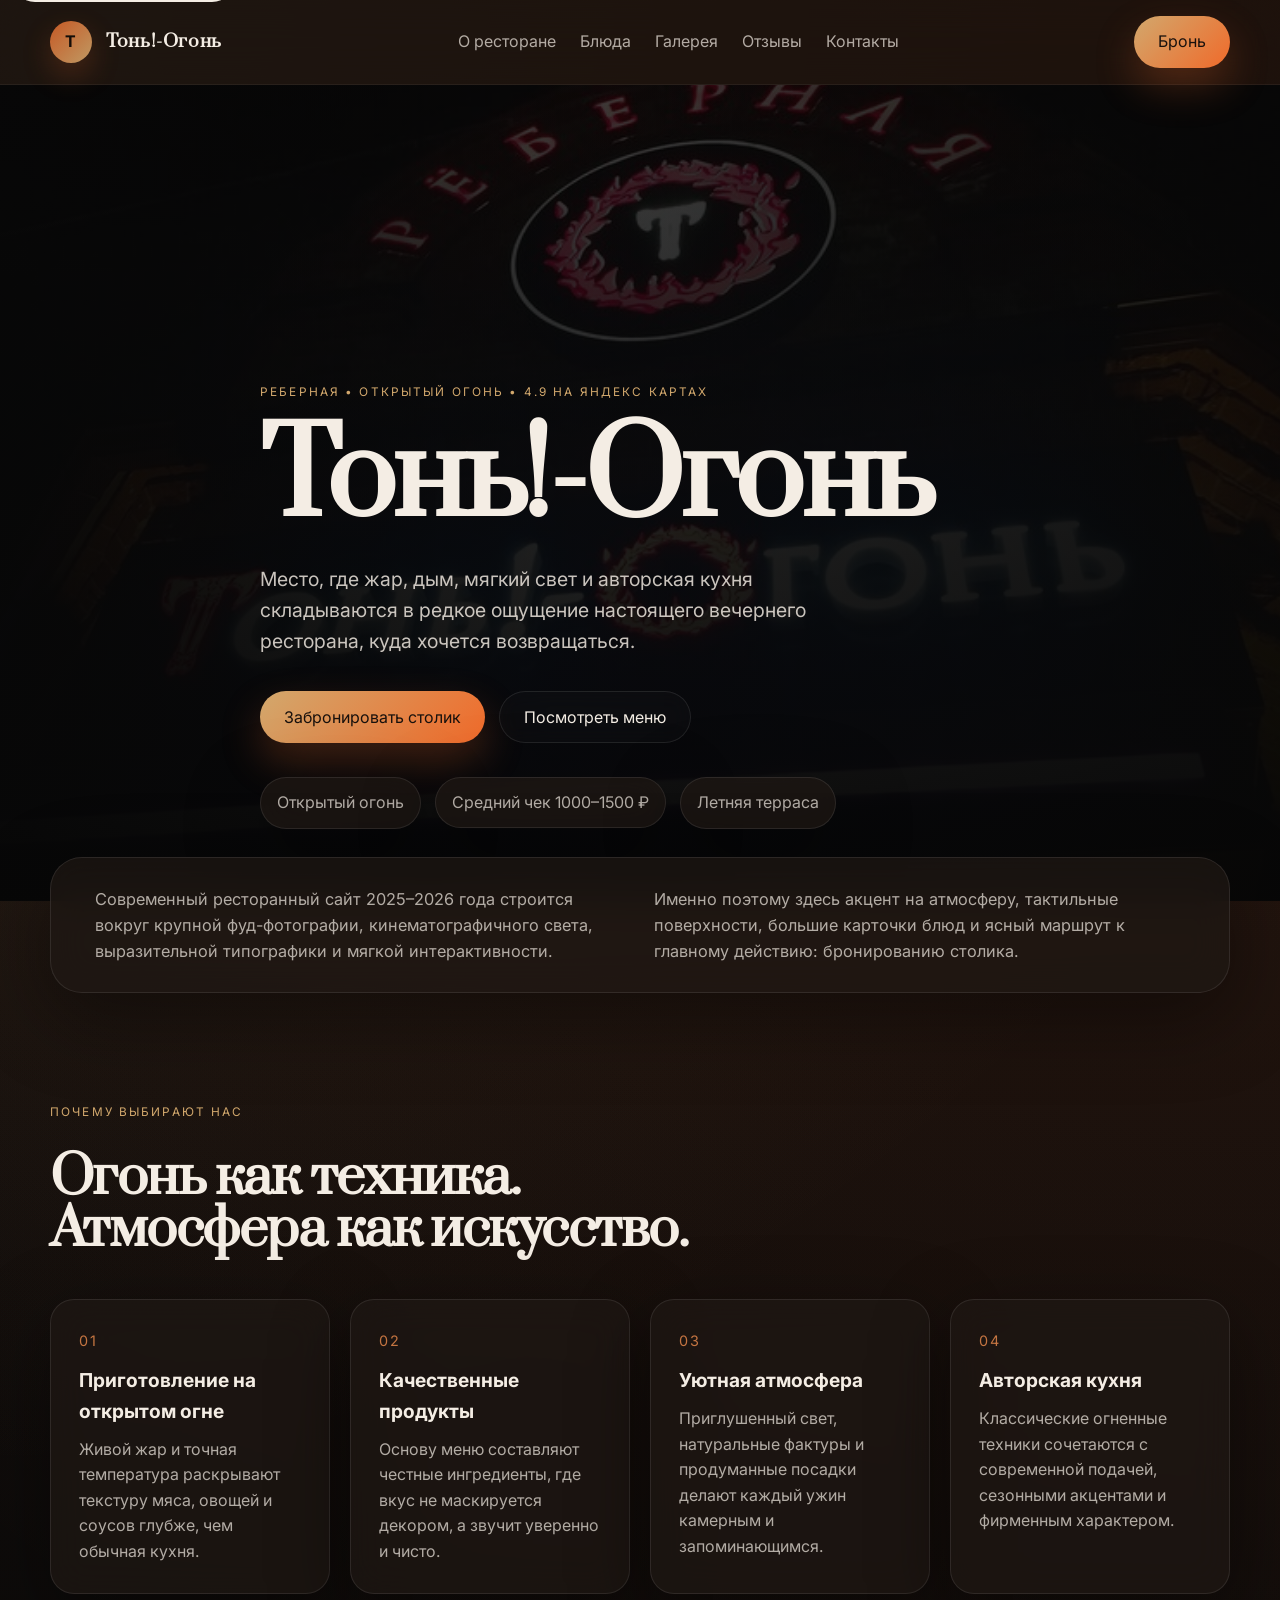
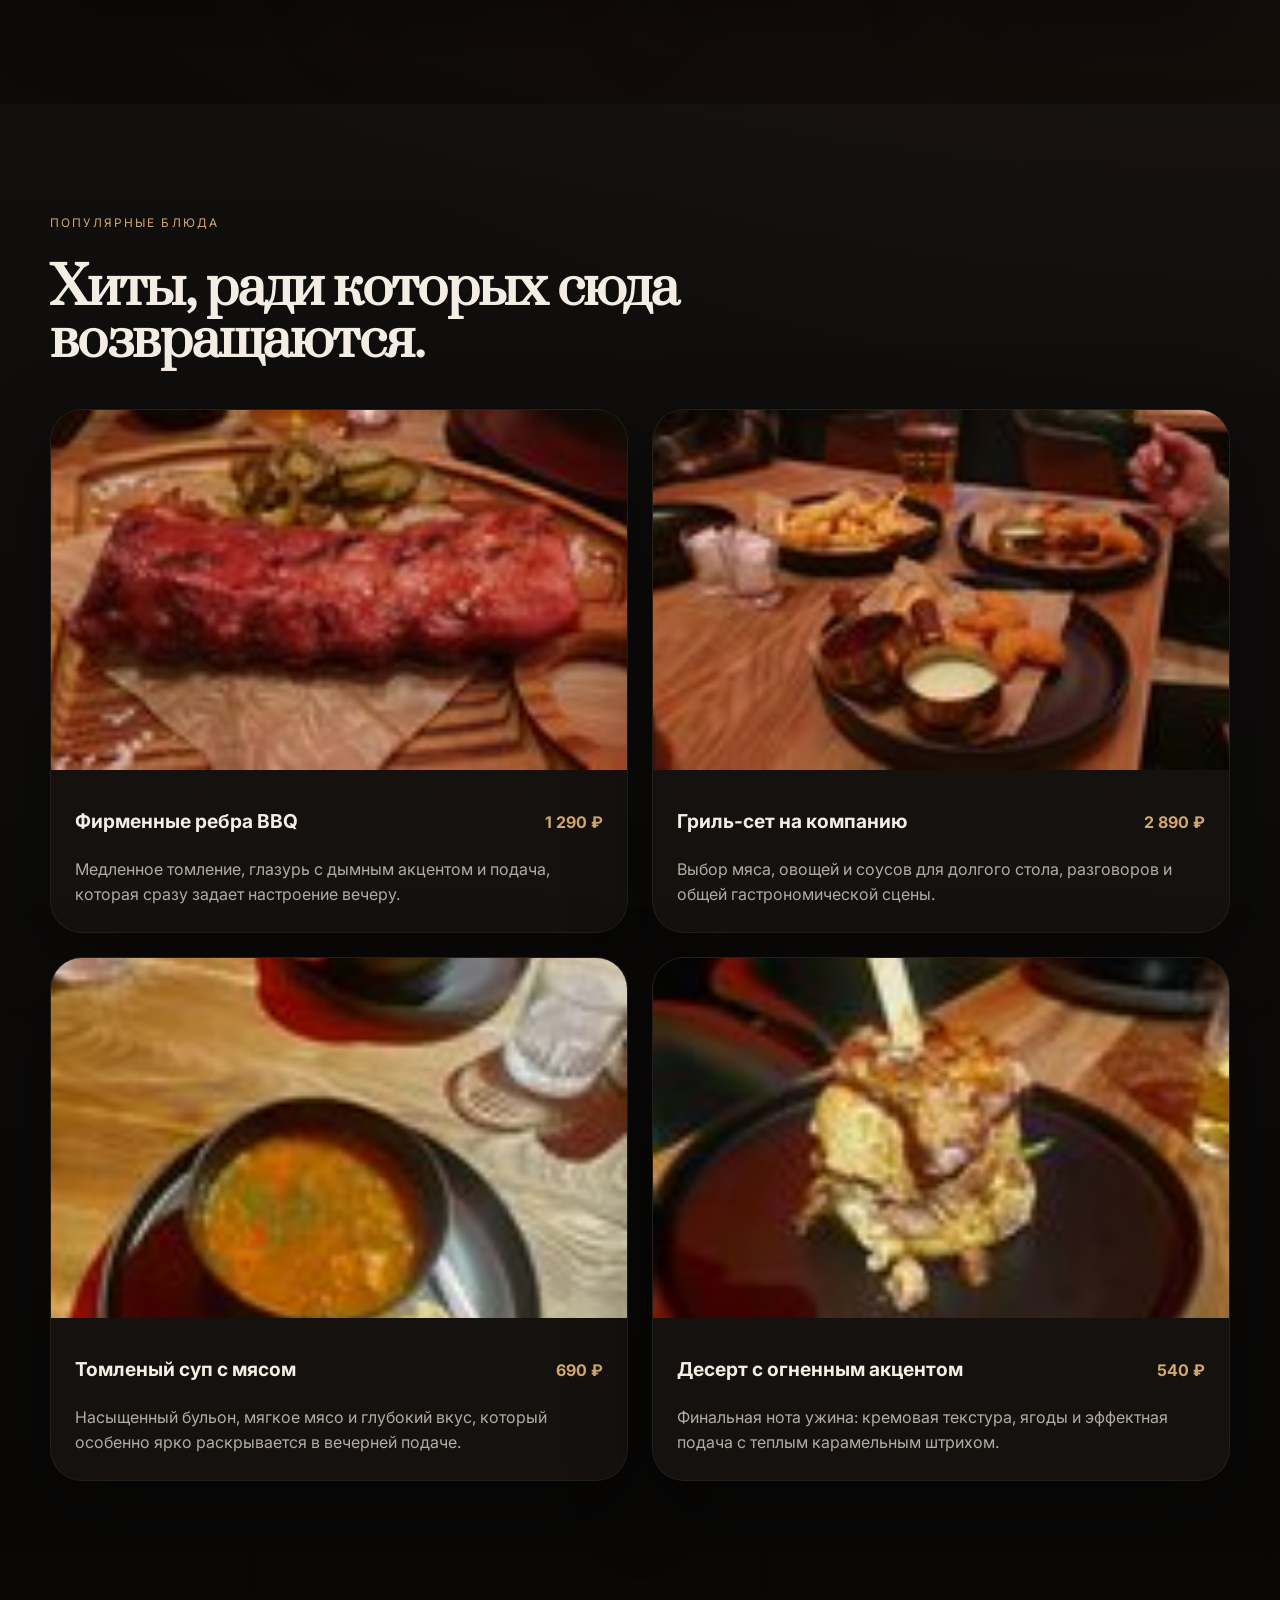
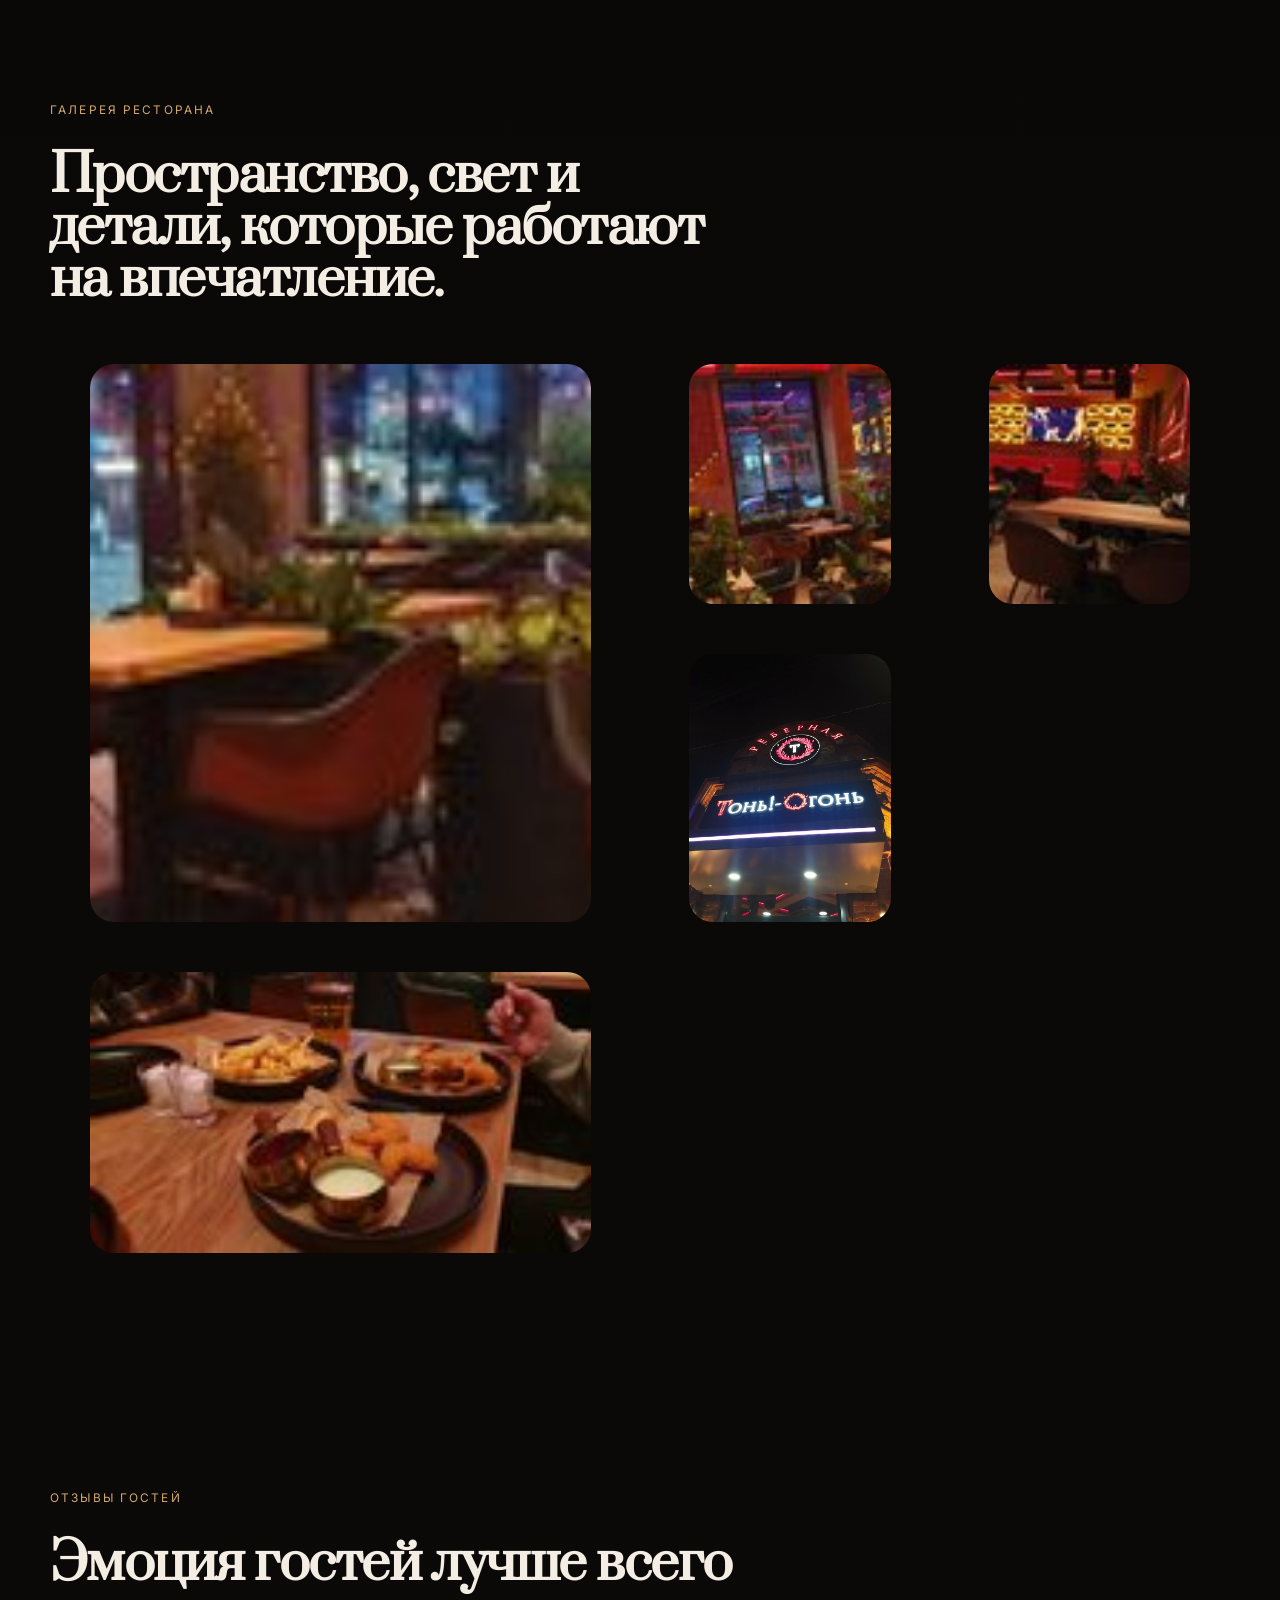
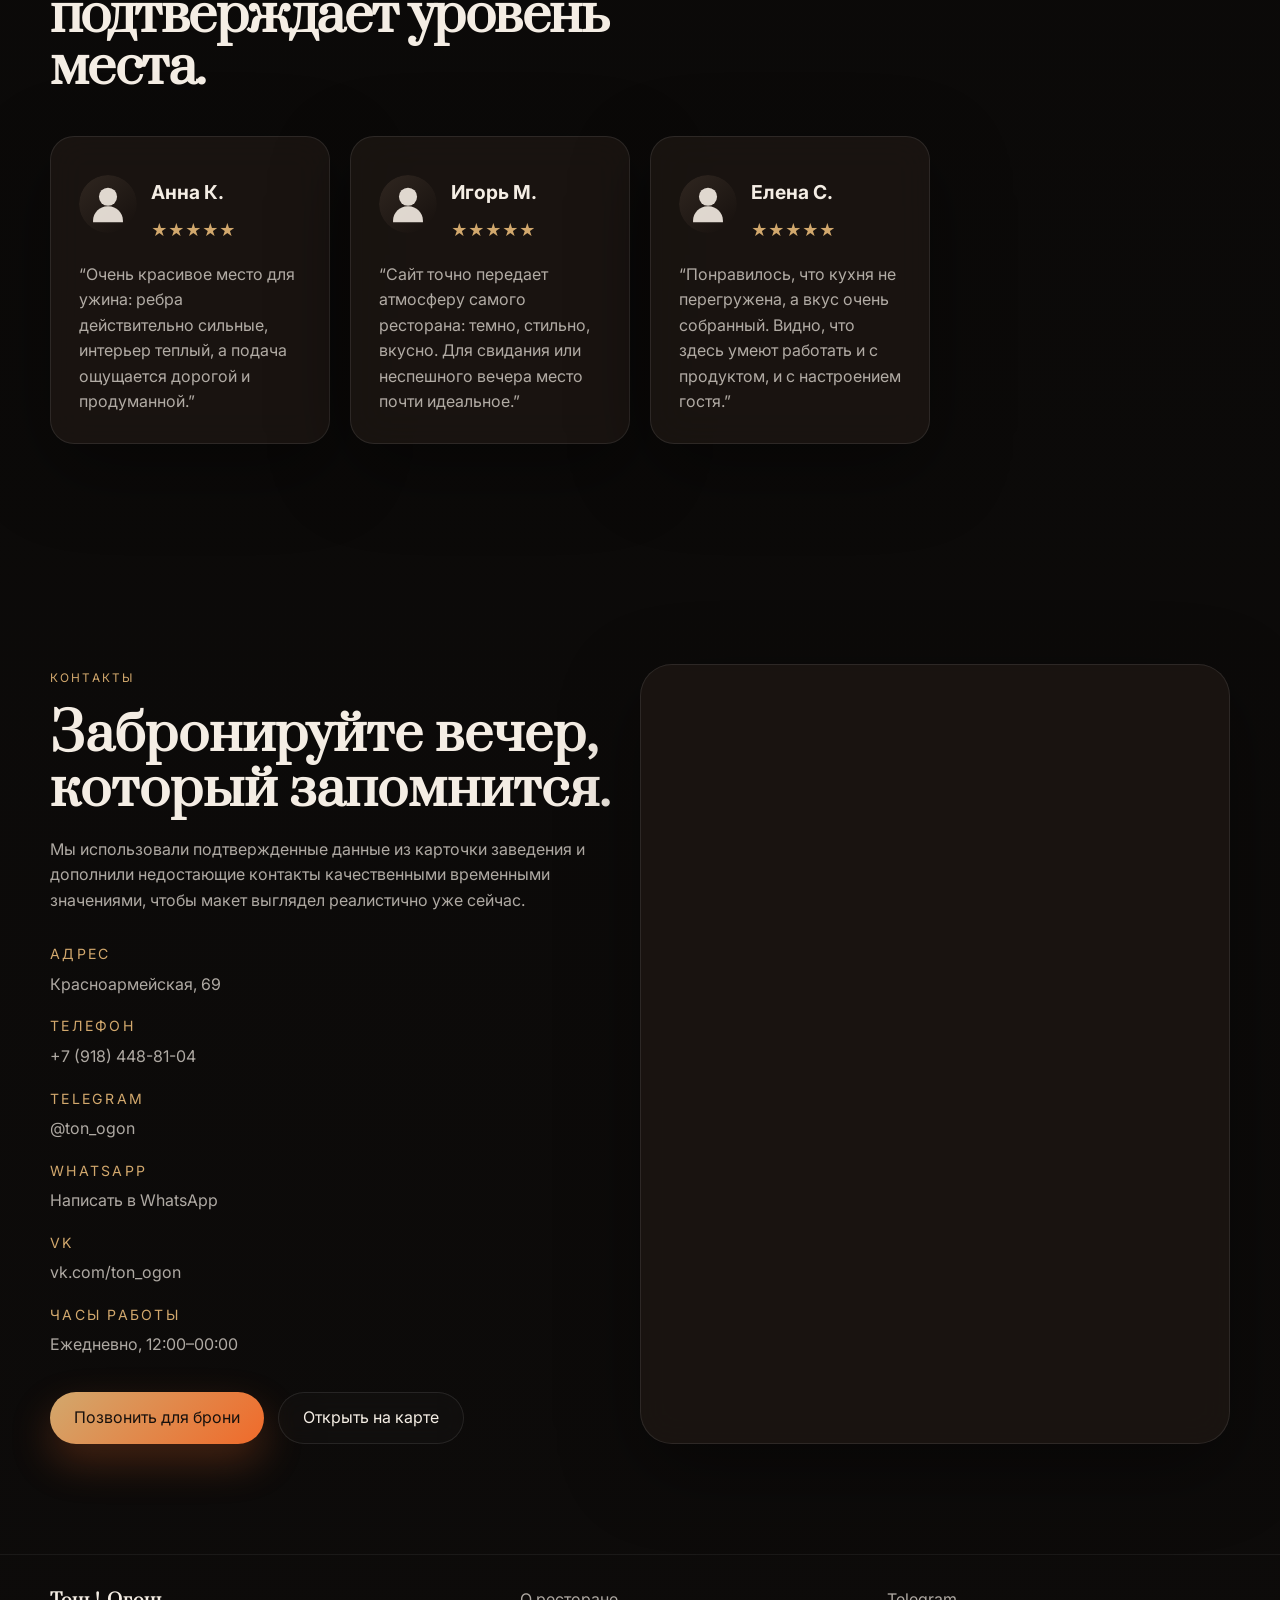
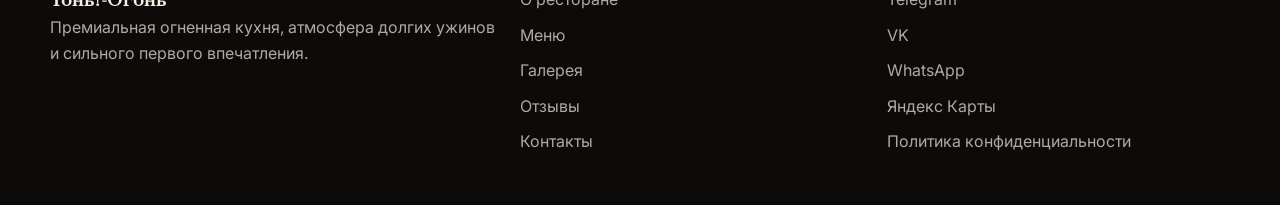
==== index.html @ 907e6f4e "Add premium restaurant landing page" ====
<!DOCTYPE html>
<html lang="ru">
<head>
  <meta charset="UTF-8">
  <meta name="viewport" content="width=device-width, initial-scale=1.0">
  <title>Тонь!-Огонь | Реберная и огненная кухня</title>
  <meta name="description" content="Тонь!-Огонь — современный ресторан с авторской кухней на открытом огне, атмосферным интерьером и блюдами, ради которых хочется бронировать столик сразу.">
  <meta name="theme-color" content="#0f0d0b">
  <meta property="og:title" content="Тонь!-Огонь | Реберная и огненная кухня">
  <meta property="og:description" content="Премиальный ресторан с атмосферой огня, авторской кухней и выразительными блюдами на открытом огне.">
  <meta property="og:type" content="website">
  <meta property="og:image" content="assets/images/exterior.jpg">
  <meta property="og:locale" content="ru_RU">
  <link rel="preconnect" href="https://fonts.googleapis.com">
  <link rel="preconnect" href="https://fonts.gstatic.com" crossorigin>
  <link href="https://fonts.googleapis.com/css2?family=Inter:wght@400;500;600;700;800&family=Prata&display=swap" rel="stylesheet">
  <link rel="stylesheet" href="styles.css">
  <script type="application/ld+json">
    {
      "@context": "https://schema.org",
      "@type": "Restaurant",
      "name": "Тонь!-Огонь",
      "servesCuisine": ["Авторская кухня", "Гриль", "Европейская кухня"],
      "image": "assets/images/exterior.jpg",
      "telephone": "+7 (918) 448-81-04",
      "address": {
        "@type": "PostalAddress",
        "streetAddress": "Красноармейская, 69",
        "addressCountry": "RU"
      },
      "url": "https://example.com",
      "priceRange": "₽₽",
      "aggregateRating": {
        "@type": "AggregateRating",
        "ratingValue": "4.9",
        "reviewCount": "250"
      },
      "openingHoursSpecification": [
        {
          "@type": "OpeningHoursSpecification",
          "dayOfWeek": [
            "Monday",
            "Tuesday",
            "Wednesday",
            "Thursday",
            "Friday",
            "Saturday",
            "Sunday"
          ],
          "opens": "12:00",
          "closes": "00:00"
        }
      ]
    }
  </script>
</head>
<body>
  <a class="skip-link" href="#main">Перейти к содержимому</a>

  <header class="site-header">
    <div class="container header-inner">
      <a class="brand" href="#hero" aria-label="Тонь!-Огонь">
        <span class="brand-mark">Т</span>
        <span class="brand-text">Тонь!-Огонь</span>
      </a>
      <nav class="site-nav" aria-label="Основная навигация">
        <a href="#about">О ресторане</a>
        <a href="#menu">Блюда</a>
        <a href="#gallery">Галерея</a>
        <a href="#reviews">Отзывы</a>
        <a href="#contacts">Контакты</a>
      </nav>
      <a class="header-action" href="#contacts">Бронь</a>
    </div>
  </header>

  <main id="main">
    <section class="hero" id="hero">
      <div class="hero-media" aria-hidden="true">
        <img src="assets/images/exterior.jpg" alt="">
      </div>
      <div class="hero-overlay"></div>
      <div class="container hero-content">
        <div class="eyebrow reveal">Реберная • Открытый огонь • 4.9 на Яндекс Картах</div>
        <h1 class="hero-title reveal">Тонь!-Огонь</h1>
        <p class="hero-copy reveal">
          Место, где жар, дым, мягкий свет и авторская кухня складываются в редкое ощущение
          настоящего вечернего ресторана, куда хочется возвращаться.
        </p>
        <div class="hero-actions reveal">
          <a class="button button-primary" href="#contacts">Забронировать столик</a>
          <a class="button button-secondary" href="#menu">Посмотреть меню</a>
        </div>
        <ul class="hero-facts reveal" aria-label="Преимущества ресторана">
          <li>Открытый огонь</li>
          <li>Средний чек 1000–1500 ₽</li>
          <li>Летняя терраса</li>
        </ul>
      </div>
    </section>

    <section class="section intro-strip reveal">
      <div class="container intro-grid">
        <p>Современный ресторанный сайт 2025–2026 года строится вокруг крупной фуд-фотографии, кинематографичного света, выразительной типографики и мягкой интерактивности.</p>
        <p>Именно поэтому здесь акцент на атмосферу, тактильные поверхности, большие карточки блюд и ясный маршрут к главному действию: бронированию столика.</p>
      </div>
    </section>

    <section class="section" id="about">
      <div class="container">
        <div class="section-heading reveal">
          <span class="section-kicker">Почему выбирают нас</span>
          <h2>Огонь как техника. Атмосфера как искусство.</h2>
        </div>
        <div class="features-grid">
          <article class="feature-card reveal">
            <span class="feature-number">01</span>
            <h3>Приготовление на открытом огне</h3>
            <p>Живой жар и точная температура раскрывают текстуру мяса, овощей и соусов глубже, чем обычная кухня.</p>
          </article>
          <article class="feature-card reveal">
            <span class="feature-number">02</span>
            <h3>Качественные продукты</h3>
            <p>Основу меню составляют честные ингредиенты, где вкус не маскируется декором, а звучит уверенно и чисто.</p>
          </article>
          <article class="feature-card reveal">
            <span class="feature-number">03</span>
            <h3>Уютная атмосфера</h3>
            <p>Приглушенный свет, натуральные фактуры и продуманные посадки делают каждый ужин камерным и запоминающимся.</p>
          </article>
          <article class="feature-card reveal">
            <span class="feature-number">04</span>
            <h3>Авторская кухня</h3>
            <p>Классические огненные техники сочетаются с современной подачей, сезонными акцентами и фирменным характером.</p>
          </article>
        </div>
      </div>
    </section>

    <section class="section menu-section" id="menu">
      <div class="container">
        <div class="section-heading reveal">
          <span class="section-kicker">Популярные блюда</span>
          <h2>Хиты, ради которых сюда возвращаются.</h2>
        </div>
        <div class="menu-grid">
          <article class="menu-card reveal">
            <img src="assets/images/ribs.jpg" alt="Фирменные свиные ребра на доске" loading="lazy" decoding="async">
            <div class="menu-card-content">
              <div class="menu-card-top">
                <h3>Фирменные ребра BBQ</h3>
                <span>1 290 ₽</span>
              </div>
              <p>Медленное томление, глазурь с дымным акцентом и подача, которая сразу задает настроение вечеру.</p>
            </div>
          </article>
          <article class="menu-card reveal">
            <img src="assets/images/dishes.jpg" alt="Ассорти горячих блюд ресторана" loading="lazy" decoding="async">
            <div class="menu-card-content">
              <div class="menu-card-top">
                <h3>Гриль-сет на компанию</h3>
                <span>2 890 ₽</span>
              </div>
              <p>Выбор мяса, овощей и соусов для долгого стола, разговоров и общей гастрономической сцены.</p>
            </div>
          </article>
          <article class="menu-card reveal">
            <img src="assets/images/soup.jpg" alt="Горячее блюдо с насыщенной подачей" loading="lazy" decoding="async">
            <div class="menu-card-content">
              <div class="menu-card-top">
                <h3>Томленый суп с мясом</h3>
                <span>690 ₽</span>
              </div>
              <p>Насыщенный бульон, мягкое мясо и глубокий вкус, который особенно ярко раскрывается в вечерней подаче.</p>
            </div>
          </article>
          <article class="menu-card reveal">
            <img src="assets/images/dessert.jpg" alt="Десерт ресторана с кремом и ягодами" loading="lazy" decoding="async">
            <div class="menu-card-content">
              <div class="menu-card-top">
                <h3>Десерт с огненным акцентом</h3>
                <span>540 ₽</span>
              </div>
              <p>Финальная нота ужина: кремовая текстура, ягоды и эффектная подача с теплым карамельным штрихом.</p>
            </div>
          </article>
        </div>
      </div>
    </section>

    <section class="section gallery-section" id="gallery">
      <div class="container">
        <div class="section-heading reveal">
          <span class="section-kicker">Галерея ресторана</span>
          <h2>Пространство, свет и детали, которые работают на впечатление.</h2>
        </div>
        <div class="gallery-grid">
          <figure class="gallery-card gallery-card-large reveal">
            <img src="assets/images/interior-1.jpg" alt="Уютная зона посадки у окна" loading="lazy" decoding="async">
          </figure>
          <figure class="gallery-card reveal">
            <img src="assets/images/interior-2.jpg" alt="Интерьер ресторана с теплым освещением" loading="lazy" decoding="async">
          </figure>
          <figure class="gallery-card reveal">
            <img src="assets/images/interior-3.jpg" alt="Интерьер ресторана с барной атмосферой" loading="lazy" decoding="async">
          </figure>
          <figure class="gallery-card reveal">
            <img src="assets/images/exterior.jpg" alt="Входная группа ресторана Тонь!-Огонь" loading="lazy" decoding="async">
          </figure>
          <figure class="gallery-card gallery-card-wide reveal">
            <img src="assets/images/dishes.jpg" alt="Подача блюд ресторана" loading="lazy" decoding="async">
          </figure>
        </div>
      </div>
    </section>

    <section class="section reviews-section" id="reviews">
      <div class="container">
        <div class="section-heading reveal">
          <span class="section-kicker">Отзывы гостей</span>
          <h2>Эмоция гостей лучше всего подтверждает уровень места.</h2>
        </div>
        <div class="reviews-grid">
          <article class="review-card reveal">
            <div class="review-head">
              <img src="assets/icons/avatar-user.svg" alt="" loading="lazy" decoding="async">
              <div>
                <h3>Анна К.</h3>
                <p>★★★★★</p>
              </div>
            </div>
            <p>“Очень красивое место для ужина: ребра действительно сильные, интерьер теплый, а подача ощущается дорогой и продуманной.”</p>
          </article>
          <article class="review-card reveal">
            <div class="review-head">
              <img src="assets/icons/avatar-user.svg" alt="" loading="lazy" decoding="async">
              <div>
                <h3>Игорь М.</h3>
                <p>★★★★★</p>
              </div>
            </div>
            <p>“Сайт точно передает атмосферу самого ресторана: темно, стильно, вкусно. Для свидания или неспешного вечера место почти идеальное.”</p>
          </article>
          <article class="review-card reveal">
            <div class="review-head">
              <img src="assets/icons/avatar-user.svg" alt="" loading="lazy" decoding="async">
              <div>
                <h3>Елена С.</h3>
                <p>★★★★★</p>
              </div>
            </div>
            <p>“Понравилось, что кухня не перегружена, а вкус очень собранный. Видно, что здесь умеют работать и с продуктом, и с настроением гостя.”</p>
          </article>
        </div>
      </div>
    </section>

    <section class="section contacts-section" id="contacts">
      <div class="container contacts-grid">
        <div class="contacts-copy reveal">
          <span class="section-kicker">Контакты</span>
          <h2>Забронируйте вечер, который запомнится.</h2>
          <p>Мы использовали подтвержденные данные из карточки заведения и дополнили недостающие контакты качественными временными значениями, чтобы макет выглядел реалистично уже сейчас.</p>
          <dl class="contact-list">
            <div>
              <dt>Адрес</dt>
              <dd>Красноармейская, 69</dd>
            </div>
            <div>
              <dt>Телефон</dt>
              <dd><a href="tel:+79184488104">+7 (918) 448-81-04</a></dd>
            </div>
            <div>
              <dt>Telegram</dt>
              <dd><a href="https://t.me/ton_ogon" target="_blank" rel="noreferrer">@ton_ogon</a></dd>
            </div>
            <div>
              <dt>WhatsApp</dt>
              <dd><a href="https://wa.me/79184488104" target="_blank" rel="noreferrer">Написать в WhatsApp</a></dd>
            </div>
            <div>
              <dt>VK</dt>
              <dd><a href="http://vk.com/ton_ogon" target="_blank" rel="noreferrer">vk.com/ton_ogon</a></dd>
            </div>
            <div>
              <dt>Часы работы</dt>
              <dd>Ежедневно, 12:00–00:00</dd>
            </div>
          </dl>
          <div class="hero-actions">
            <a class="button button-primary" href="tel:+79184488104">Позвонить для брони</a>
            <a class="button button-secondary" href="https://yandex.ru/maps/-/CTUsiT-D" target="_blank" rel="noreferrer">Открыть на карте</a>
          </div>
        </div>
        <div class="map-card reveal">
          <iframe
            title="Карта ресторана Тонь!-Огонь"
            src="https://yandex.ru/map-widget/v1/?oid=74940461533&ol=biz"
            loading="lazy"
            referrerpolicy="no-referrer-when-downgrade">
          </iframe>
        </div>
      </div>
    </section>
  </main>

  <footer class="site-footer">
    <div class="container footer-inner">
      <div>
        <a class="brand brand-footer" href="#hero">Тонь!-Огонь</a>
        <p>Премиальная огненная кухня, атмосфера долгих ужинов и сильного первого впечатления.</p>
      </div>
      <div class="footer-links">
        <a href="#about">О ресторане</a>
        <a href="#menu">Меню</a>
        <a href="#gallery">Галерея</a>
        <a href="#reviews">Отзывы</a>
        <a href="#contacts">Контакты</a>
      </div>
      <div class="footer-links">
        <a href="https://t.me/ton_ogon" target="_blank" rel="noreferrer">Telegram</a>
        <a href="http://vk.com/ton_ogon" target="_blank" rel="noreferrer">VK</a>
        <a href="https://wa.me/79184488104" target="_blank" rel="noreferrer">WhatsApp</a>
        <a href="https://yandex.ru/maps/-/CTUsiT-D" target="_blank" rel="noreferrer">Яндекс Карты</a>
        <a href="privacy.html">Политика конфиденциальности</a>
      </div>
    </div>
  </footer>

  <script src="script.js"></script>
</body>
</html>
---- styles.css ----
:root {
  --bg: #0b0908;
  --bg-elevated: rgba(31, 24, 20, 0.72);
  --surface: #15110f;
  --surface-soft: #1f1916;
  --border: rgba(255, 255, 255, 0.09);
  --text: #f4ede4;
  --muted: rgba(244, 237, 228, 0.7);
  --gold: #d2a86d;
  --copper: #c57542;
  --fire: #f06a2a;
  --shadow: 0 24px 80px rgba(0, 0, 0, 0.4);
  --radius-xl: 32px;
  --radius-lg: 24px;
  --radius-md: 18px;
  --container: min(1180px, calc(100% - 32px));
}

*,
*::before,
*::after {
  box-sizing: border-box;
}

html {
  scroll-behavior: smooth;
}

body {
  margin: 0;
  font-family: "Inter", sans-serif;
  color: var(--text);
  background:
    radial-gradient(circle at top right, rgba(240, 106, 42, 0.14), transparent 30%),
    radial-gradient(circle at top left, rgba(210, 168, 109, 0.12), transparent 22%),
    linear-gradient(180deg, #120e0d 0%, #090807 45%, #0d0b0a 100%);
  line-height: 1.6;
  min-width: 320px;
}

img {
  display: block;
  max-width: 100%;
}

a {
  color: inherit;
  text-decoration: none;
}

button,
input,
textarea,
select {
  font: inherit;
}

.skip-link {
  position: absolute;
  left: 12px;
  top: -44px;
  z-index: 100;
  background: var(--text);
  color: #111;
  padding: 10px 14px;
  border-radius: 999px;
}

.skip-link:focus {
  top: 12px;
}

.container {
  width: var(--container);
  margin: 0 auto;
}

.site-header {
  position: sticky;
  top: 0;
  z-index: 30;
  backdrop-filter: blur(20px);
  background: rgba(8, 7, 7, 0.48);
  border-bottom: 1px solid rgba(255, 255, 255, 0.05);
}

.header-inner {
  display: flex;
  align-items: center;
  justify-content: space-between;
  gap: 20px;
  min-height: 84px;
}

.brand {
  display: inline-flex;
  align-items: center;
  gap: 14px;
  font-weight: 700;
  letter-spacing: 0.04em;
}

.brand-mark {
  width: 42px;
  height: 42px;
  display: grid;
  place-items: center;
  border-radius: 50%;
  background: linear-gradient(135deg, rgba(240, 106, 42, 0.8), rgba(210, 168, 109, 0.9));
  color: #130d08;
  box-shadow: 0 12px 30px rgba(240, 106, 42, 0.22);
}

.brand-text,
.brand-footer {
  font-family: "Prata", serif;
  font-size: 1.1rem;
}

.site-nav {
  display: flex;
  align-items: center;
  gap: 24px;
  color: var(--muted);
}

.site-nav a:hover,
.site-nav a:focus-visible,
.footer-links a:hover,
.footer-links a:focus-visible {
  color: var(--text);
}

.header-action,
.button {
  display: inline-flex;
  align-items: center;
  justify-content: center;
  min-height: 52px;
  padding: 0 24px;
  border-radius: 999px;
  transition: transform 220ms ease, border-color 220ms ease, background-color 220ms ease, box-shadow 220ms ease;
}

.header-action,
.button-primary {
  background: linear-gradient(135deg, var(--gold), var(--fire));
  color: #18110d;
  box-shadow: 0 18px 40px rgba(240, 106, 42, 0.25);
}

.button-secondary {
  border: 1px solid var(--border);
  background: rgba(255, 255, 255, 0.02);
  backdrop-filter: blur(10px);
}

.header-action:hover,
.button:hover,
.header-action:focus-visible,
.button:focus-visible {
  transform: translateY(-2px);
}

.hero {
  position: relative;
  min-height: calc(100svh - 84px);
  display: grid;
  align-items: end;
  overflow: clip;
}

.hero-media,
.hero-overlay {
  position: absolute;
  inset: 0;
}

.hero-media img {
  width: 100%;
  height: 100%;
  object-fit: cover;
  filter: saturate(1.05) contrast(1.02) brightness(0.52);
  transform: scale(1.04);
}

.hero-overlay {
  background:
    linear-gradient(180deg, rgba(7, 7, 7, 0.25) 0%, rgba(7, 7, 7, 0.7) 60%, rgba(7, 7, 7, 0.95) 100%),
    linear-gradient(90deg, rgba(7, 7, 7, 0.88) 0%, rgba(7, 7, 7, 0.4) 45%, rgba(7, 7, 7, 0.72) 100%);
}

.hero-content {
  position: relative;
  z-index: 1;
  padding: 120px 0 72px;
  max-width: 760px;
}

.eyebrow,
.section-kicker {
  display: inline-flex;
  align-items: center;
  gap: 10px;
  color: var(--gold);
  text-transform: uppercase;
  letter-spacing: 0.18em;
  font-size: 0.74rem;
  margin-bottom: 20px;
}

.hero-title,
.section-heading h2 {
  font-family: "Prata", serif;
  line-height: 1.02;
  letter-spacing: -0.03em;
  margin: 0;
}

.hero-title {
  font-size: clamp(3.8rem, 10vw, 7.2rem);
}

.hero-copy {
  max-width: 620px;
  font-size: clamp(1.02rem, 2vw, 1.22rem);
  color: rgba(244, 237, 228, 0.82);
  margin: 24px 0 0;
}

.hero-actions {
  display: flex;
  flex-wrap: wrap;
  gap: 14px;
  margin-top: 34px;
}

.hero-facts {
  list-style: none;
  padding: 0;
  margin: 34px 0 0;
  display: flex;
  flex-wrap: wrap;
  gap: 14px;
}

.hero-facts li,
.intro-strip,
.feature-card,
.review-card,
.map-card {
  border: 1px solid var(--border);
  background: var(--bg-elevated);
  backdrop-filter: blur(18px);
  box-shadow: var(--shadow);
}

.hero-facts li {
  padding: 12px 16px;
  border-radius: 999px;
  color: var(--muted);
}

.section {
  padding: 110px 0;
}

.intro-strip {
  width: var(--container);
  margin: -44px auto 0;
  position: relative;
  z-index: 2;
  border-radius: var(--radius-xl);
  padding: 28px;
}

.intro-grid {
  display: grid;
  grid-template-columns: repeat(2, minmax(0, 1fr));
  gap: 28px;
}

.intro-grid p {
  margin: 0;
  color: var(--muted);
  font-size: 1.02rem;
}

.section-heading {
  display: grid;
  gap: 10px;
  max-width: 700px;
  margin-bottom: 42px;
}

.section-heading h2 {
  font-size: clamp(2rem, 4vw, 3.4rem);
}

.features-grid,
.reviews-grid {
  display: grid;
  grid-template-columns: repeat(4, minmax(0, 1fr));
  gap: 20px;
}

.feature-card,
.review-card {
  padding: 28px;
  border-radius: var(--radius-lg);
}

.feature-number {
  color: var(--copper);
  font-size: 0.9rem;
  letter-spacing: 0.16em;
}

.feature-card h3,
.menu-card h3,
.review-card h3 {
  margin: 12px 0 10px;
  font-size: 1.2rem;
}

.feature-card p,
.menu-card p,
.review-card p,
.contacts-copy p,
.site-footer p,
.contact-list dd {
  color: var(--muted);
  margin: 0;
}

.menu-section {
  background: linear-gradient(180deg, rgba(255, 255, 255, 0.02), rgba(255, 255, 255, 0));
}

.menu-grid {
  display: grid;
  grid-template-columns: repeat(2, minmax(0, 1fr));
  gap: 24px;
}

.menu-card {
  overflow: hidden;
  border-radius: var(--radius-xl);
  background: var(--surface);
  border: 1px solid rgba(255, 255, 255, 0.06);
  box-shadow: var(--shadow);
}

.menu-card img {
  width: 100%;
  aspect-ratio: 16 / 10;
  object-fit: cover;
  transition: transform 300ms ease;
}

.menu-card:hover img,
.gallery-card:hover img {
  transform: scale(1.06);
}

.menu-card-content {
  padding: 24px;
}

.menu-card-top {
  display: flex;
  align-items: baseline;
  justify-content: space-between;
  gap: 16px;
  margin-bottom: 10px;
}

.menu-card-top span {
  color: var(--gold);
  font-weight: 700;
  white-space: nowrap;
}

.gallery-grid {
  display: grid;
  grid-template-columns: repeat(12, minmax(0, 1fr));
  gap: 18px;
}

.gallery-card {
  overflow: hidden;
  border-radius: var(--radius-lg);
  min-height: 240px;
}

.gallery-card img {
  width: 100%;
  height: 100%;
  object-fit: cover;
  transition: transform 300ms ease;
}

.gallery-card-large {
  grid-column: span 6;
  grid-row: span 2;
}

.gallery-card-wide {
  grid-column: span 6;
}

.gallery-grid > :not(.gallery-card-large):not(.gallery-card-wide) {
  grid-column: span 3;
}

.review-head {
  display: flex;
  align-items: center;
  gap: 14px;
  margin-bottom: 18px;
}

.review-head img {
  width: 58px;
  height: 58px;
  border-radius: 50%;
  object-fit: cover;
}

.review-head p {
  color: var(--gold);
  margin-top: 4px;
}

.contacts-grid {
  display: grid;
  grid-template-columns: 1fr 1.05fr;
  gap: 28px;
  align-items: stretch;
}

.contacts-copy h2 {
  font-family: "Prata", serif;
  font-size: clamp(2rem, 4vw, 3.2rem);
  line-height: 1.08;
  margin: 0 0 18px;
}

.contact-list {
  display: grid;
  gap: 18px;
  margin: 30px 0 0;
}

.contact-list dt {
  color: var(--gold);
  font-size: 0.88rem;
  text-transform: uppercase;
  letter-spacing: 0.16em;
  margin-bottom: 6px;
}

.contact-list dd a:hover,
.contact-list dd a:focus-visible {
  color: var(--text);
}

.map-card {
  border-radius: var(--radius-xl);
  overflow: hidden;
  min-height: 540px;
}

.map-card iframe {
  width: 100%;
  height: 100%;
  border: 0;
}

.site-footer {
  padding: 32px 0 50px;
  border-top: 1px solid rgba(255, 255, 255, 0.06);
}

.footer-inner {
  display: grid;
  grid-template-columns: 1.3fr 1fr 1fr;
  gap: 24px;
}

.footer-links {
  display: grid;
  gap: 10px;
  color: var(--muted);
}

.reveal {
  opacity: 0;
  transform: translateY(24px);
  transition: opacity 700ms ease, transform 700ms ease;
}

.reveal.is-visible {
  opacity: 1;
  transform: translateY(0);
}

@media (prefers-reduced-motion: reduce) {
  html {
    scroll-behavior: auto;
  }

  .reveal,
  .menu-card img,
  .gallery-card img,
  .button,
  .header-action {
    transition: none;
  }

  .reveal {
    opacity: 1;
    transform: none;
  }
}

@media (max-width: 1080px) {
  .features-grid,
  .reviews-grid {
    grid-template-columns: repeat(2, minmax(0, 1fr));
  }

  .gallery-card-large,
  .gallery-card-wide,
  .gallery-grid > :not(.gallery-card-large):not(.gallery-card-wide) {
    grid-column: span 6;
  }

  .contacts-grid,
  .footer-inner {
    grid-template-columns: 1fr;
  }
}

@media (max-width: 820px) {
  .site-nav {
    display: none;
  }

  .hero-content {
    padding-top: 90px;
  }

  .intro-grid,
  .menu-grid,
  .features-grid,
  .reviews-grid {
    grid-template-columns: 1fr;
  }

  .gallery-card-large,
  .gallery-card-wide,
  .gallery-grid > :not(.gallery-card-large):not(.gallery-card-wide) {
    grid-column: span 12;
  }

  .gallery-card {
    min-height: 220px;
  }

  .section {
    padding: 88px 0;
  }
}

@media (max-width: 560px) {
  .header-inner {
    min-height: 74px;
  }

  .brand-text,
  .brand-footer {
    font-size: 1rem;
  }

  .header-action {
    display: none;
  }

  .hero-title {
    font-size: clamp(3rem, 16vw, 4.4rem);
  }

  .intro-strip {
    padding: 22px;
    margin-top: -28px;
  }

  .feature-card,
  .review-card,
  .menu-card-content {
    padding: 22px;
  }

  .map-card {
    min-height: 360px;
  }
}
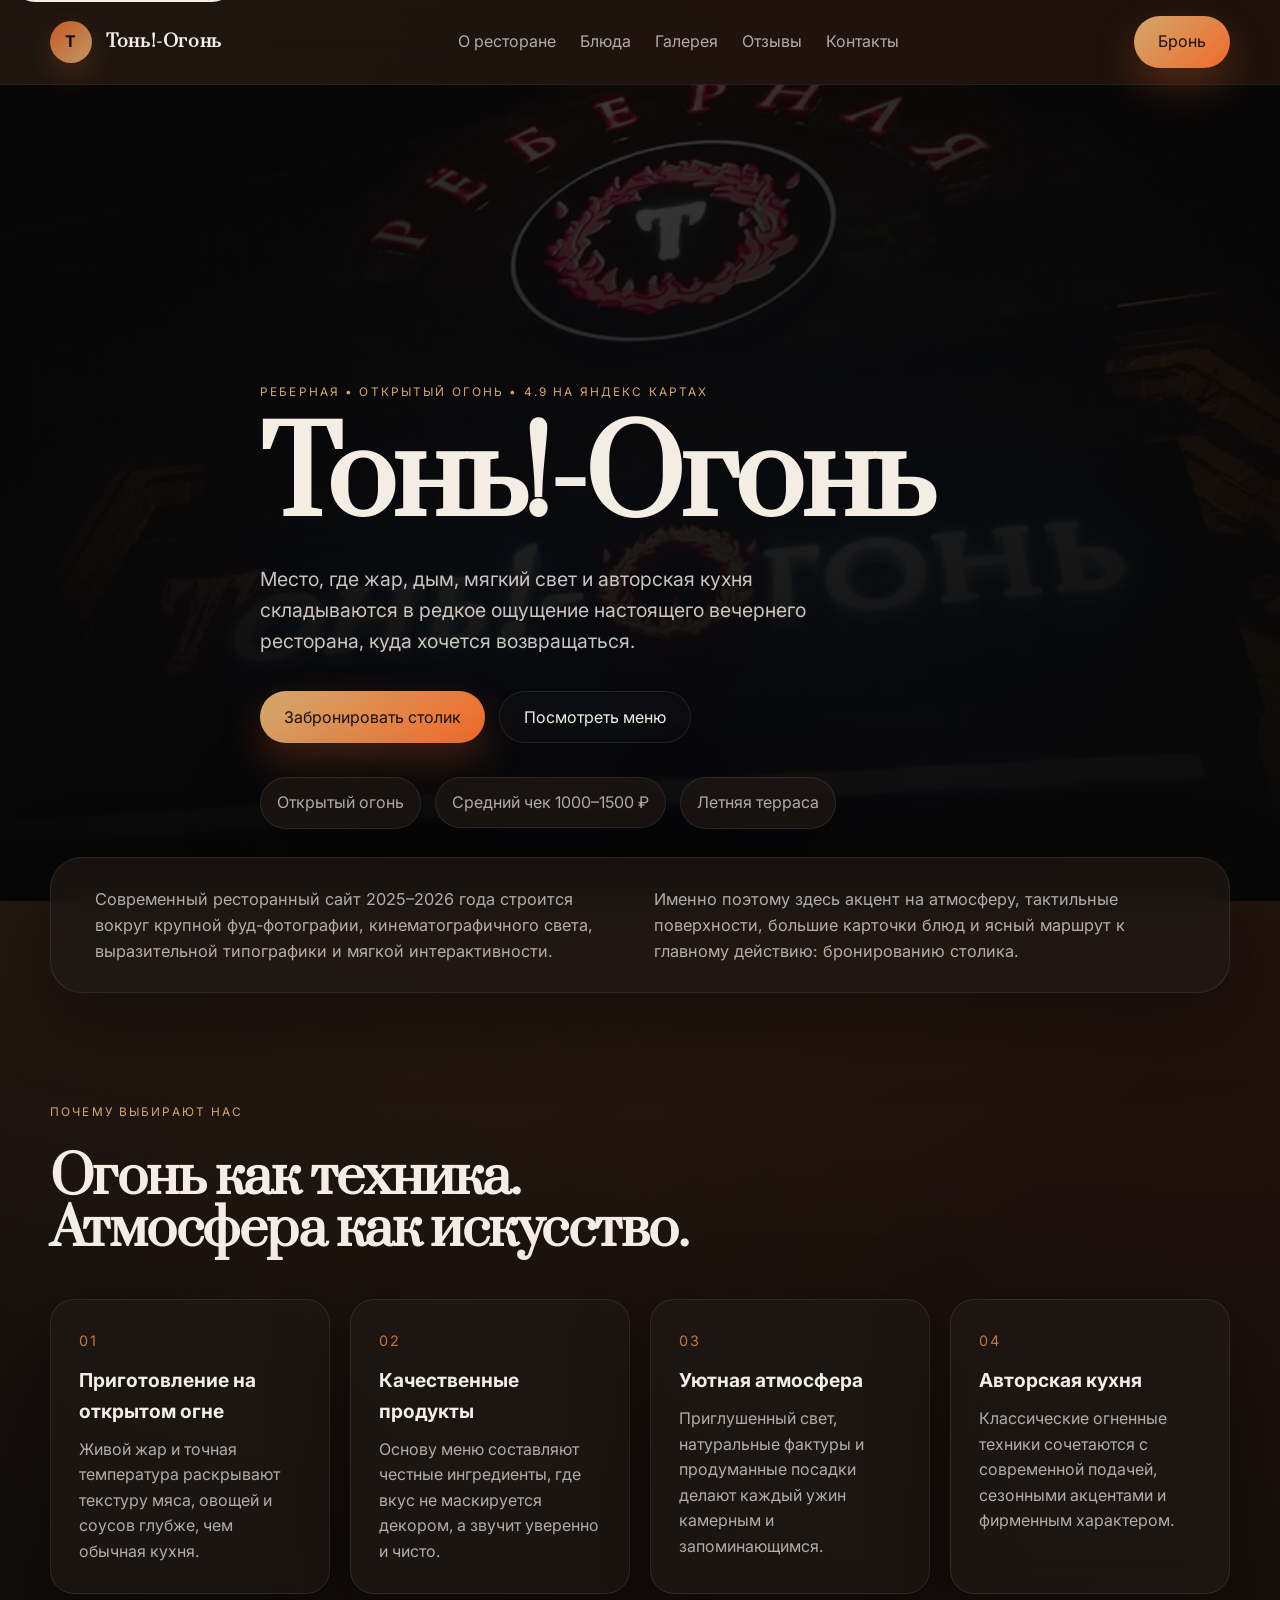
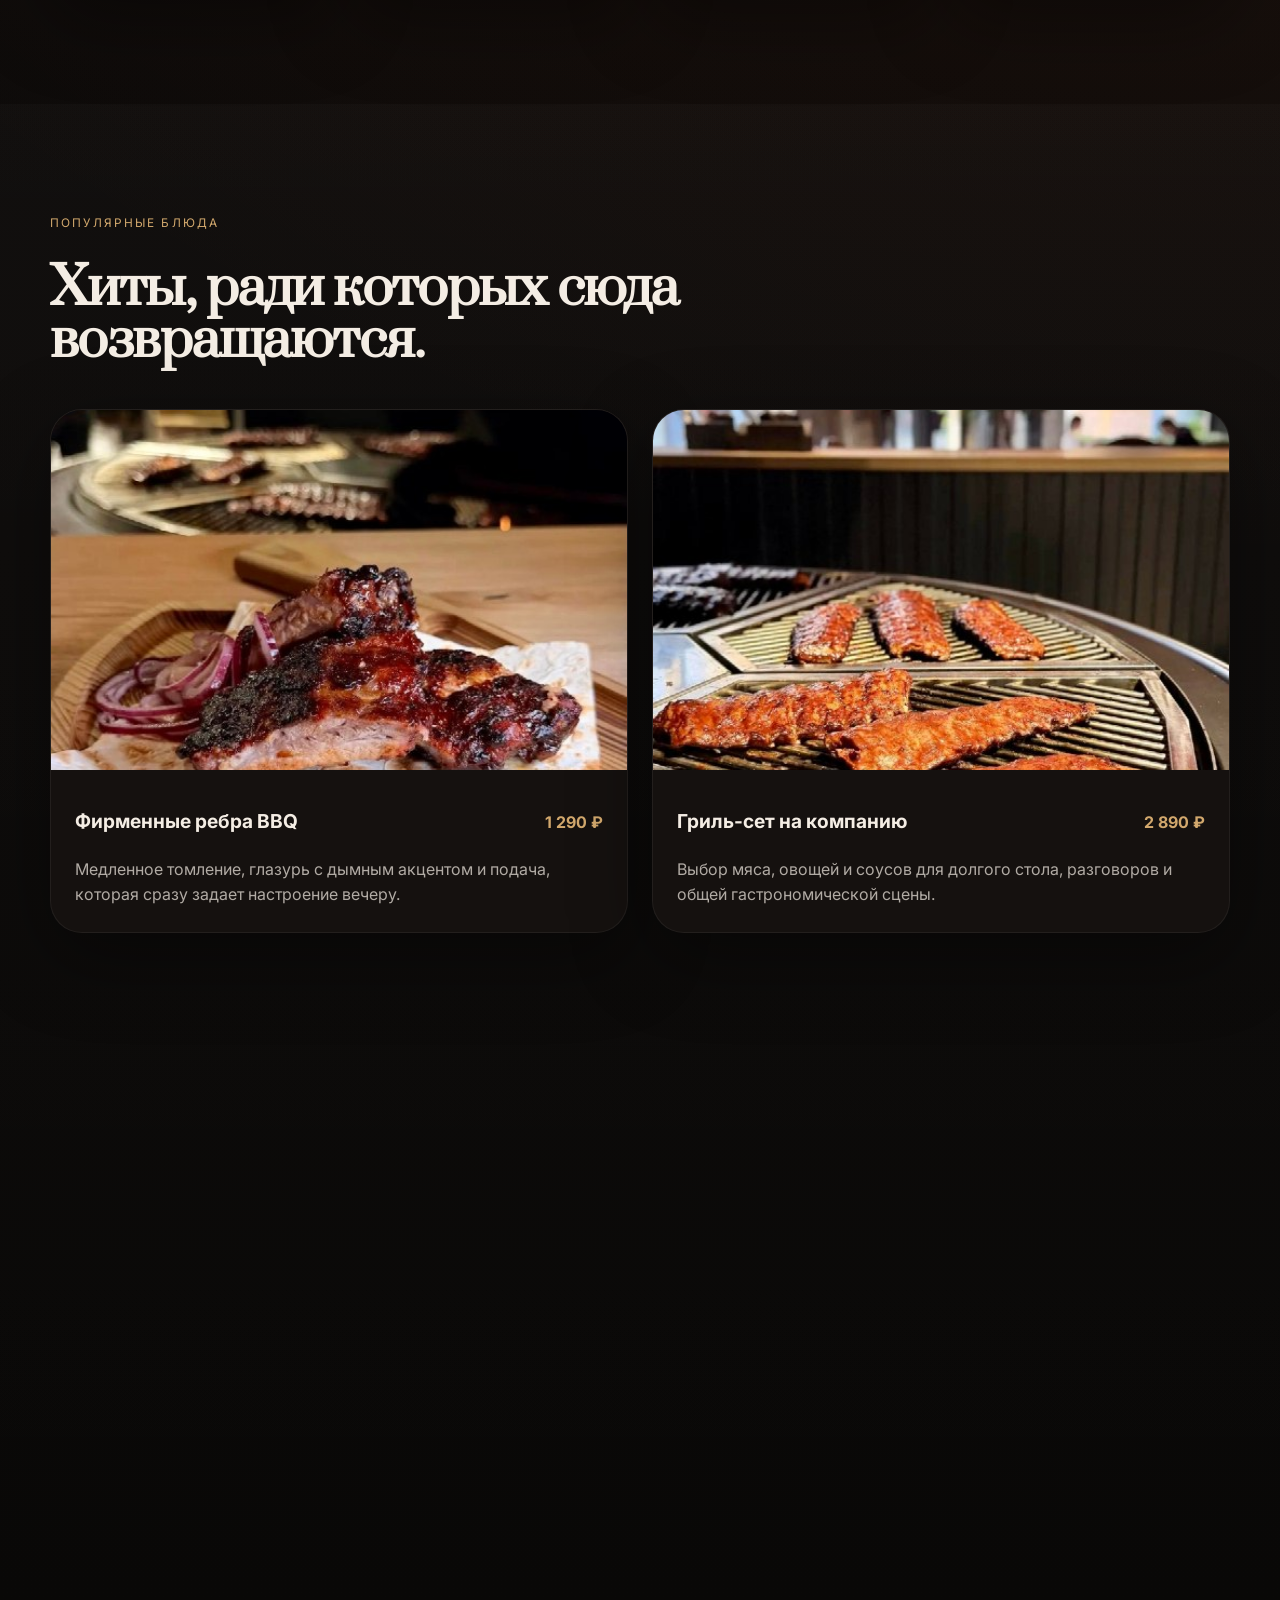
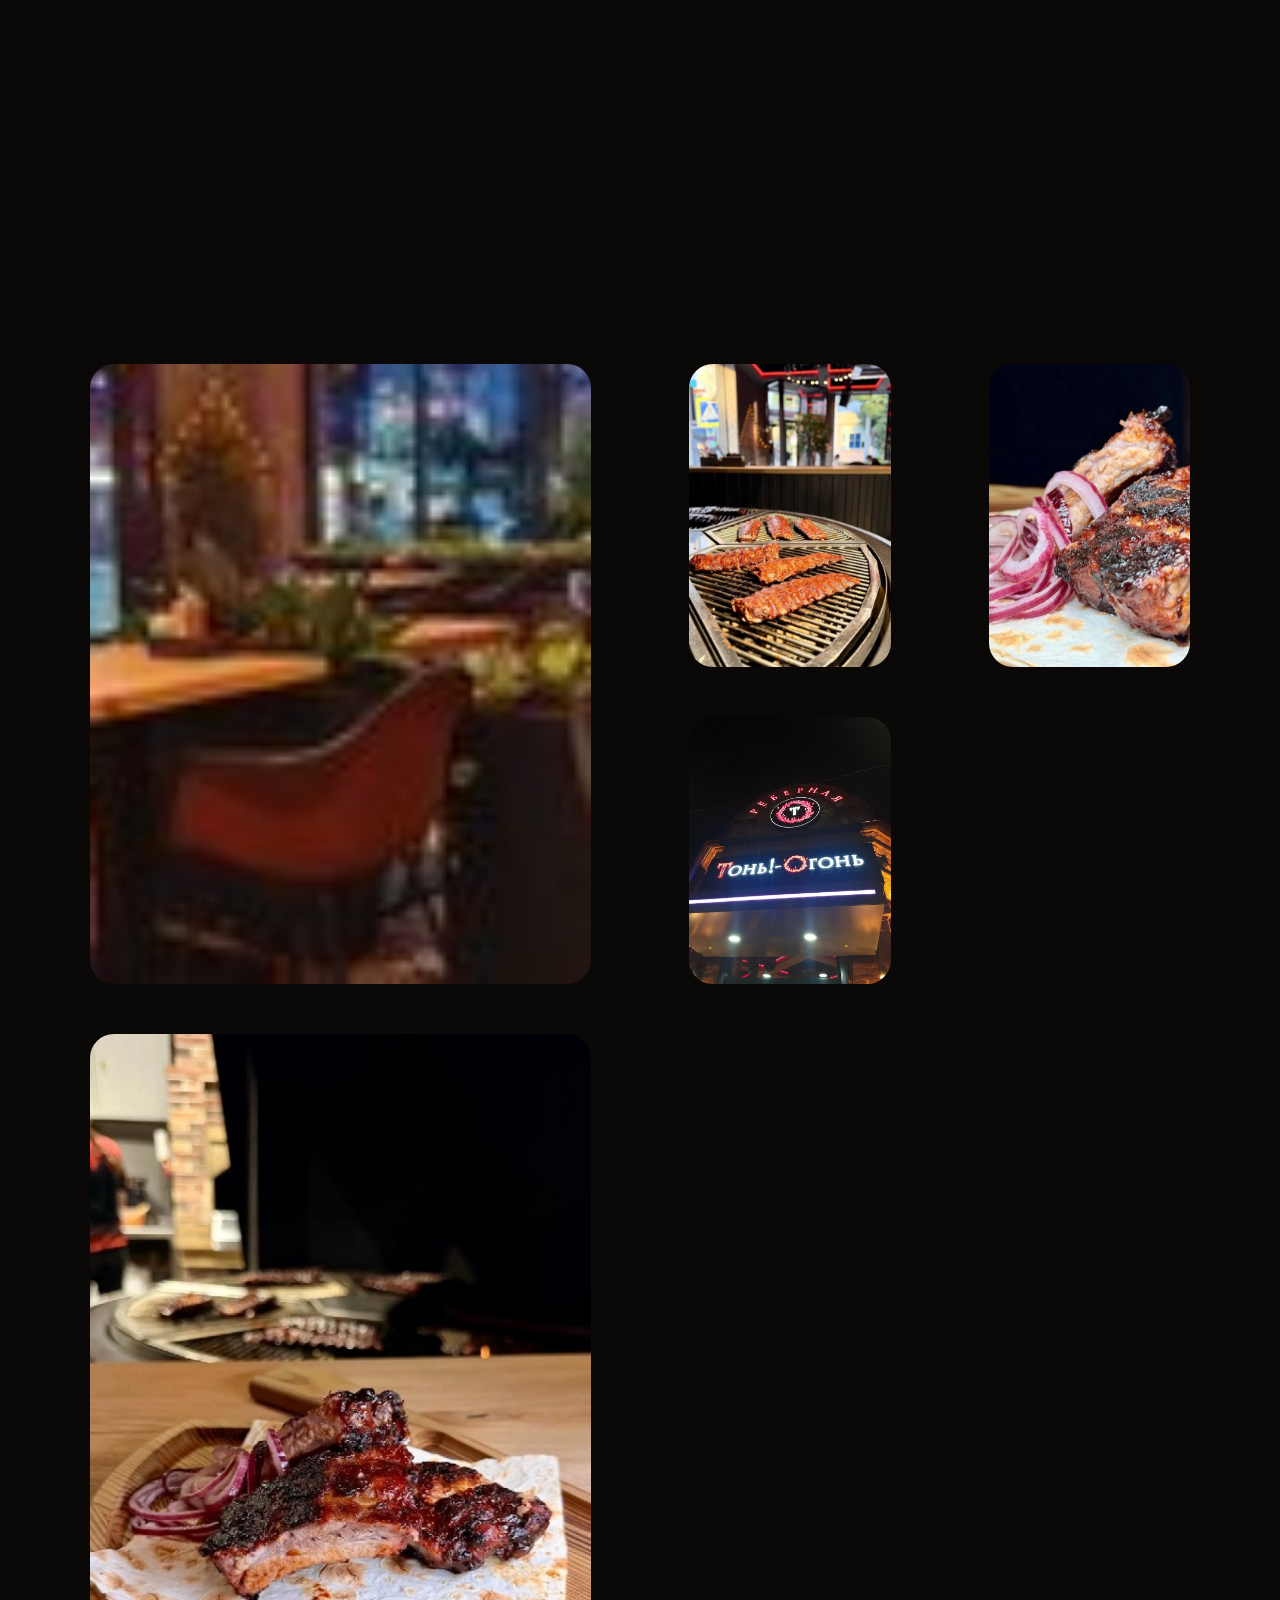
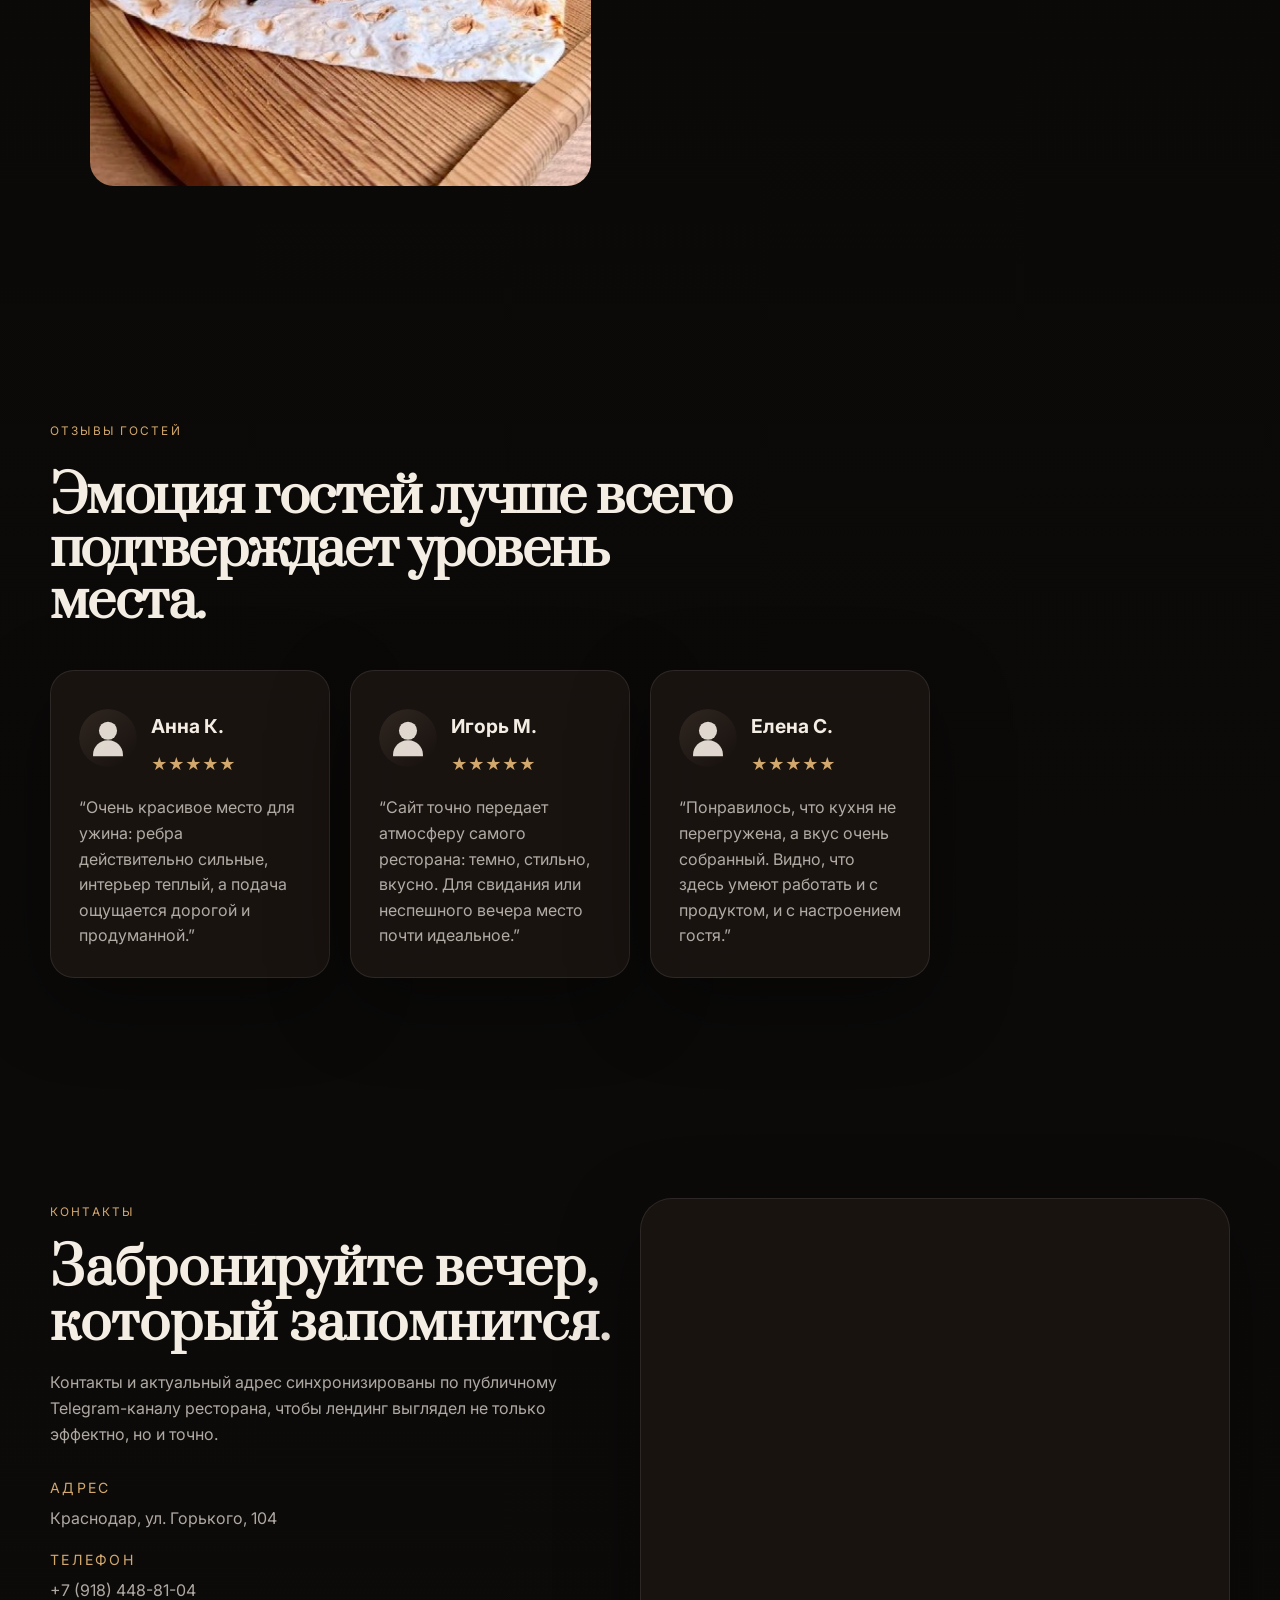
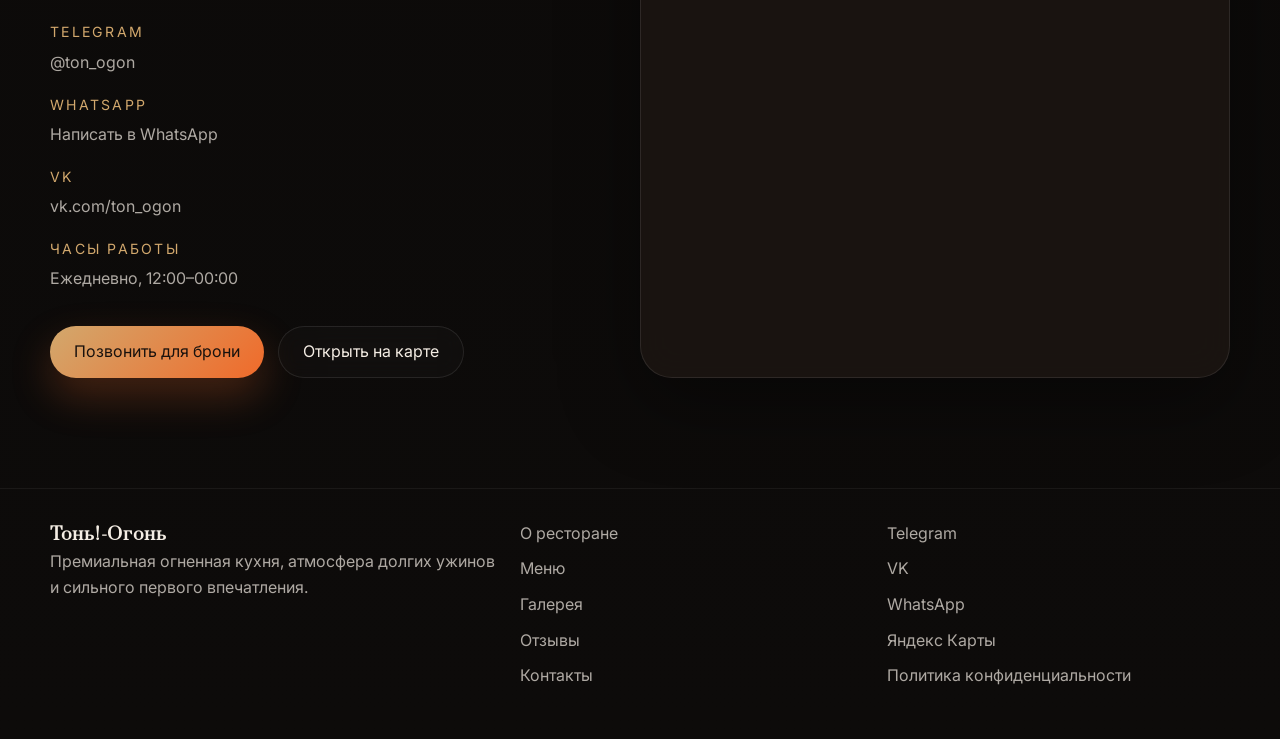
==== commit 581ace16: "Upgrade site images from Telegram" ====
--- a/index.html
+++ b/index.html
@@ -25,7 +25,7 @@
       "telephone": "+7 (918) 448-81-04",
       "address": {
         "@type": "PostalAddress",
-        "streetAddress": "Красноармейская, 69",
+        "streetAddress": "ул. Горького, 104, Краснодар",
         "addressCountry": "RU"
       },
       "url": "https://example.com",
@@ -145,7 +145,7 @@
         </div>
         <div class="menu-grid">
           <article class="menu-card reveal">
-            <img src="assets/images/ribs.jpg" alt="Фирменные свиные ребра на доске" loading="lazy" decoding="async">
+            <img src="assets/images/telegram/ribs-event-3.jpg" alt="Фирменные свиные ребра на деревянной подаче" loading="lazy" decoding="async">
             <div class="menu-card-content">
               <div class="menu-card-top">
                 <h3>Фирменные ребра BBQ</h3>
@@ -155,7 +155,7 @@
             </div>
           </article>
           <article class="menu-card reveal">
-            <img src="assets/images/dishes.jpg" alt="Ассорти горячих блюд ресторана" loading="lazy" decoding="async">
+            <img src="assets/images/telegram/ribs-event-2.jpg" alt="Ребра на открытом гриле в зале ресторана" loading="lazy" decoding="async">
             <div class="menu-card-content">
               <div class="menu-card-top">
                 <h3>Гриль-сет на компанию</h3>
@@ -165,7 +165,7 @@
             </div>
           </article>
           <article class="menu-card reveal">
-            <img src="assets/images/soup.jpg" alt="Горячее блюдо с насыщенной подачей" loading="lazy" decoding="async">
+            <img src="assets/images/telegram/ribs-event-1.jpg" alt="Крупный план ребер с луком" loading="lazy" decoding="async">
             <div class="menu-card-content">
               <div class="menu-card-top">
                 <h3>Томленый суп с мясом</h3>
@@ -199,16 +199,16 @@
             <img src="assets/images/interior-1.jpg" alt="Уютная зона посадки у окна" loading="lazy" decoding="async">
           </figure>
           <figure class="gallery-card reveal">
-            <img src="assets/images/interior-2.jpg" alt="Интерьер ресторана с теплым освещением" loading="lazy" decoding="async">
+            <img src="assets/images/telegram/ribs-event-2.jpg" alt="Открытый гриль с ребрами в интерьере ресторана" loading="lazy" decoding="async">
           </figure>
           <figure class="gallery-card reveal">
-            <img src="assets/images/interior-3.jpg" alt="Интерьер ресторана с барной атмосферой" loading="lazy" decoding="async">
+            <img src="assets/images/telegram/ribs-event-1.jpg" alt="Аппетитная подача ребер крупным планом" loading="lazy" decoding="async">
           </figure>
           <figure class="gallery-card reveal">
             <img src="assets/images/exterior.jpg" alt="Входная группа ресторана Тонь!-Огонь" loading="lazy" decoding="async">
           </figure>
           <figure class="gallery-card gallery-card-wide reveal">
-            <img src="assets/images/dishes.jpg" alt="Подача блюд ресторана" loading="lazy" decoding="async">
+            <img src="assets/images/telegram/ribs-event-3.jpg" alt="Фирменная подача ребер ресторана" loading="lazy" decoding="async">
           </figure>
         </div>
       </div>
@@ -260,11 +260,11 @@
         <div class="contacts-copy reveal">
           <span class="section-kicker">Контакты</span>
           <h2>Забронируйте вечер, который запомнится.</h2>
-          <p>Мы использовали подтвержденные данные из карточки заведения и дополнили недостающие контакты качественными временными значениями, чтобы макет выглядел реалистично уже сейчас.</p>
+          <p>Контакты и актуальный адрес синхронизированы по публичному Telegram-каналу ресторана, чтобы лендинг выглядел не только эффектно, но и точно.</p>
           <dl class="contact-list">
             <div>
               <dt>Адрес</dt>
-              <dd>Красноармейская, 69</dd>
+              <dd>Краснодар, ул. Горького, 104</dd>
             </div>
             <div>
               <dt>Телефон</dt>
@@ -295,7 +295,7 @@
         <div class="map-card reveal">
           <iframe
             title="Карта ресторана Тонь!-Огонь"
-            src="https://yandex.ru/map-widget/v1/?oid=74940461533&ol=biz"
+            src="https://www.google.com/maps?q=%D0%9A%D1%80%D0%B0%D1%81%D0%BD%D0%BE%D0%B4%D0%B0%D1%80,%20%D1%83%D0%BB.%20%D0%93%D0%BE%D1%80%D1%8C%D0%BA%D0%BE%D0%B3%D0%BE,%20104&output=embed"
             loading="lazy"
             referrerpolicy="no-referrer-when-downgrade">
           </iframe>
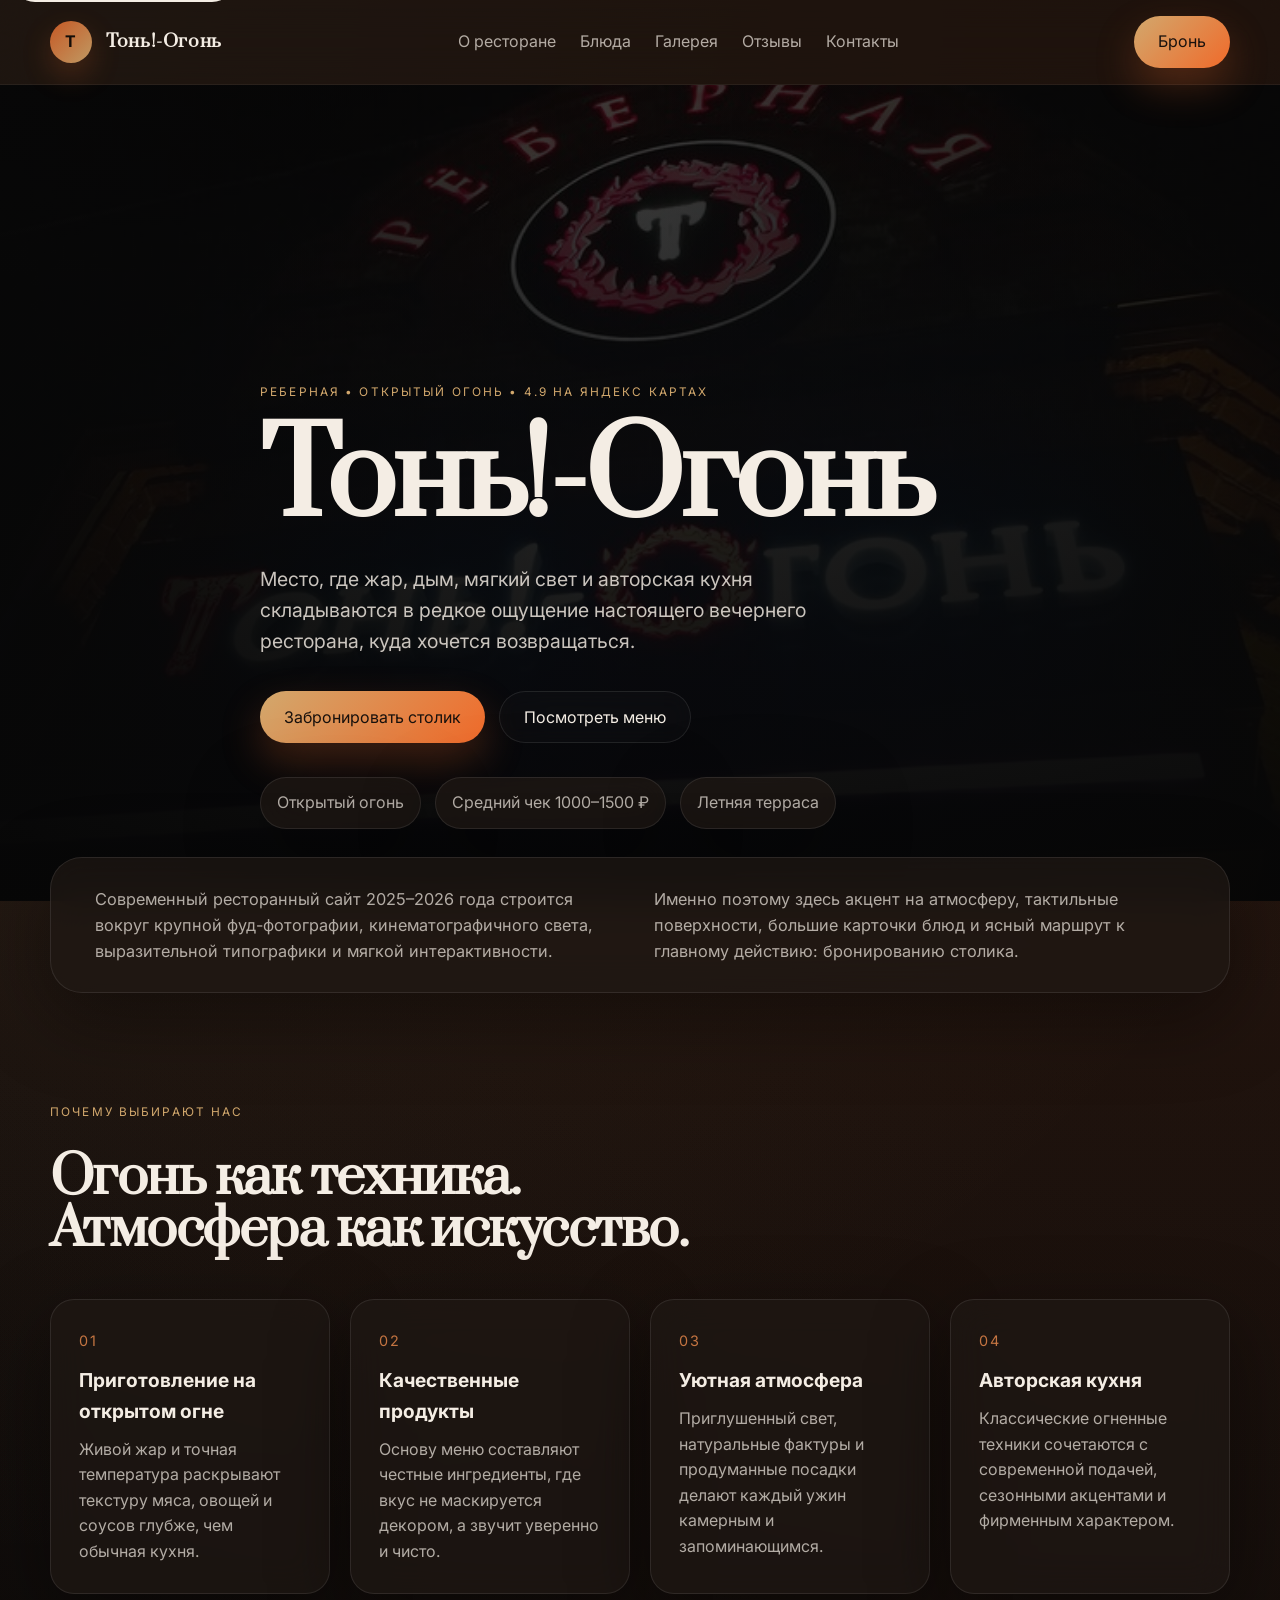
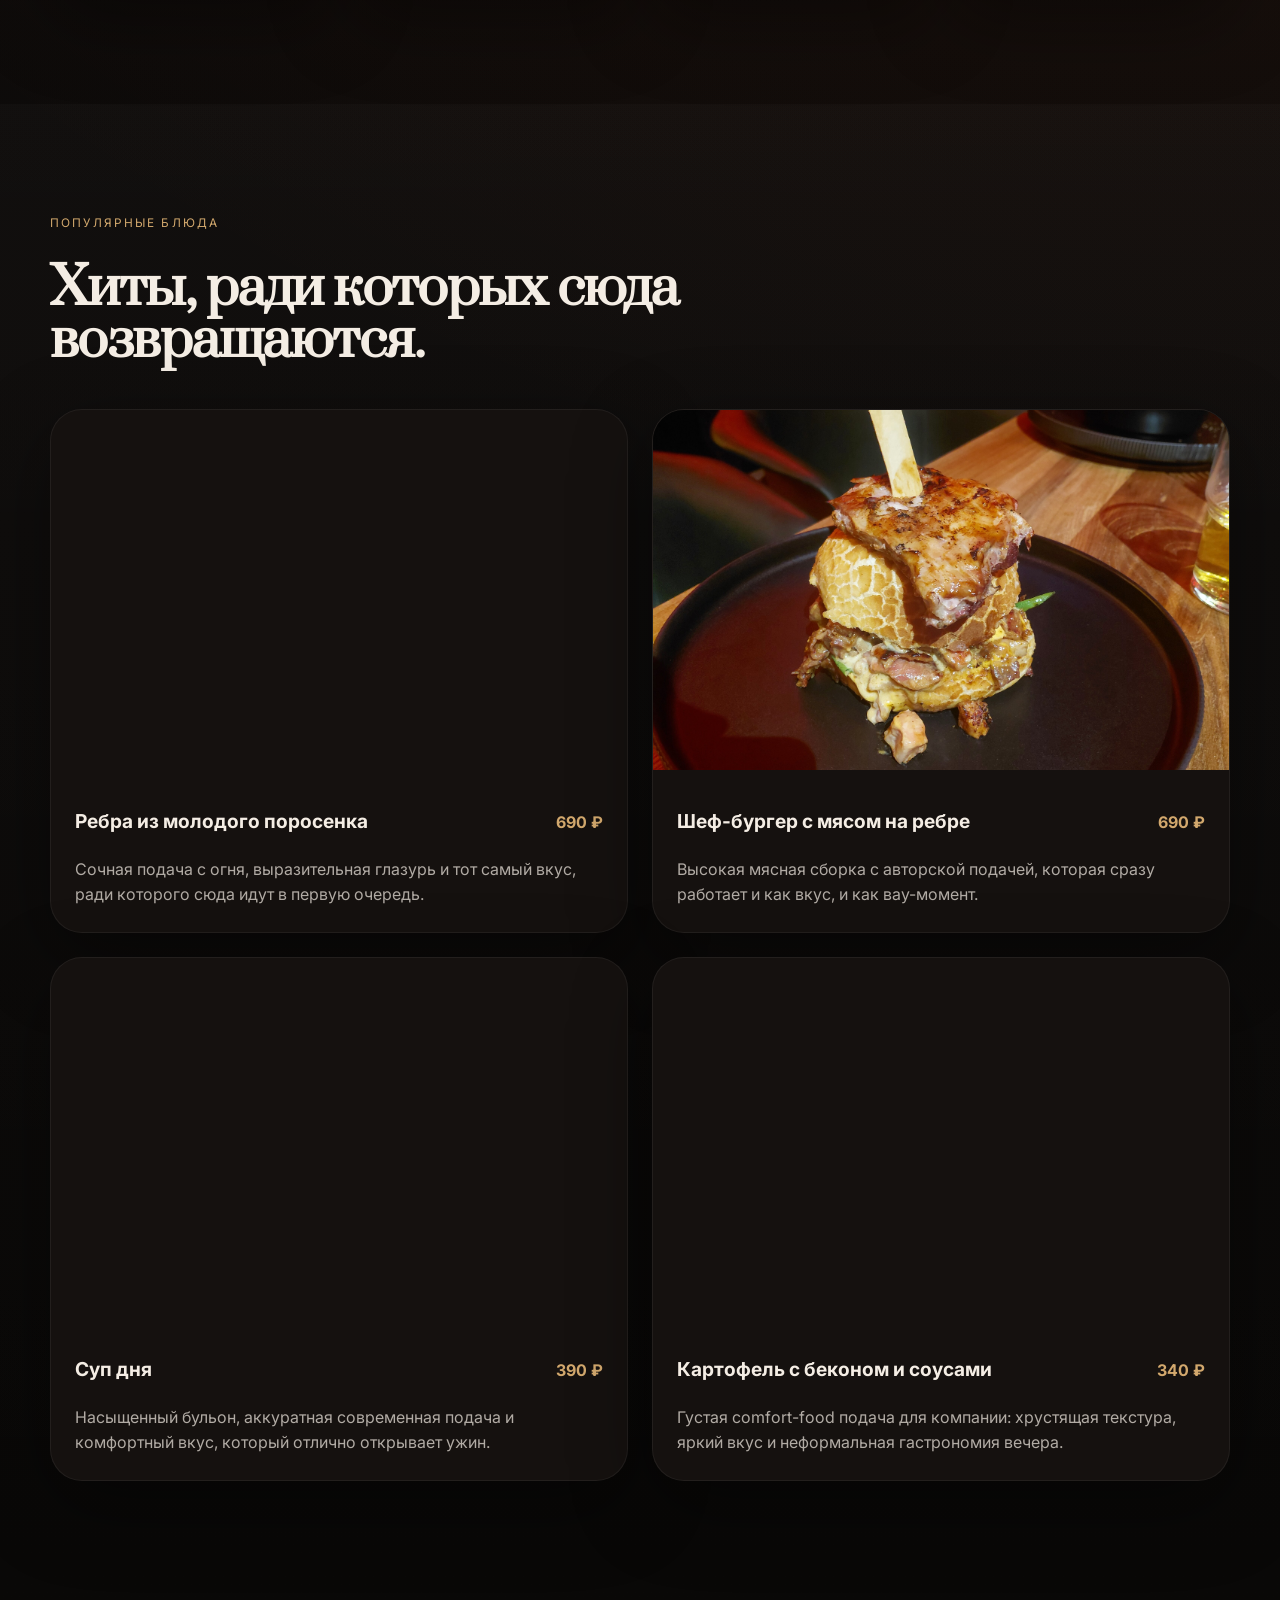
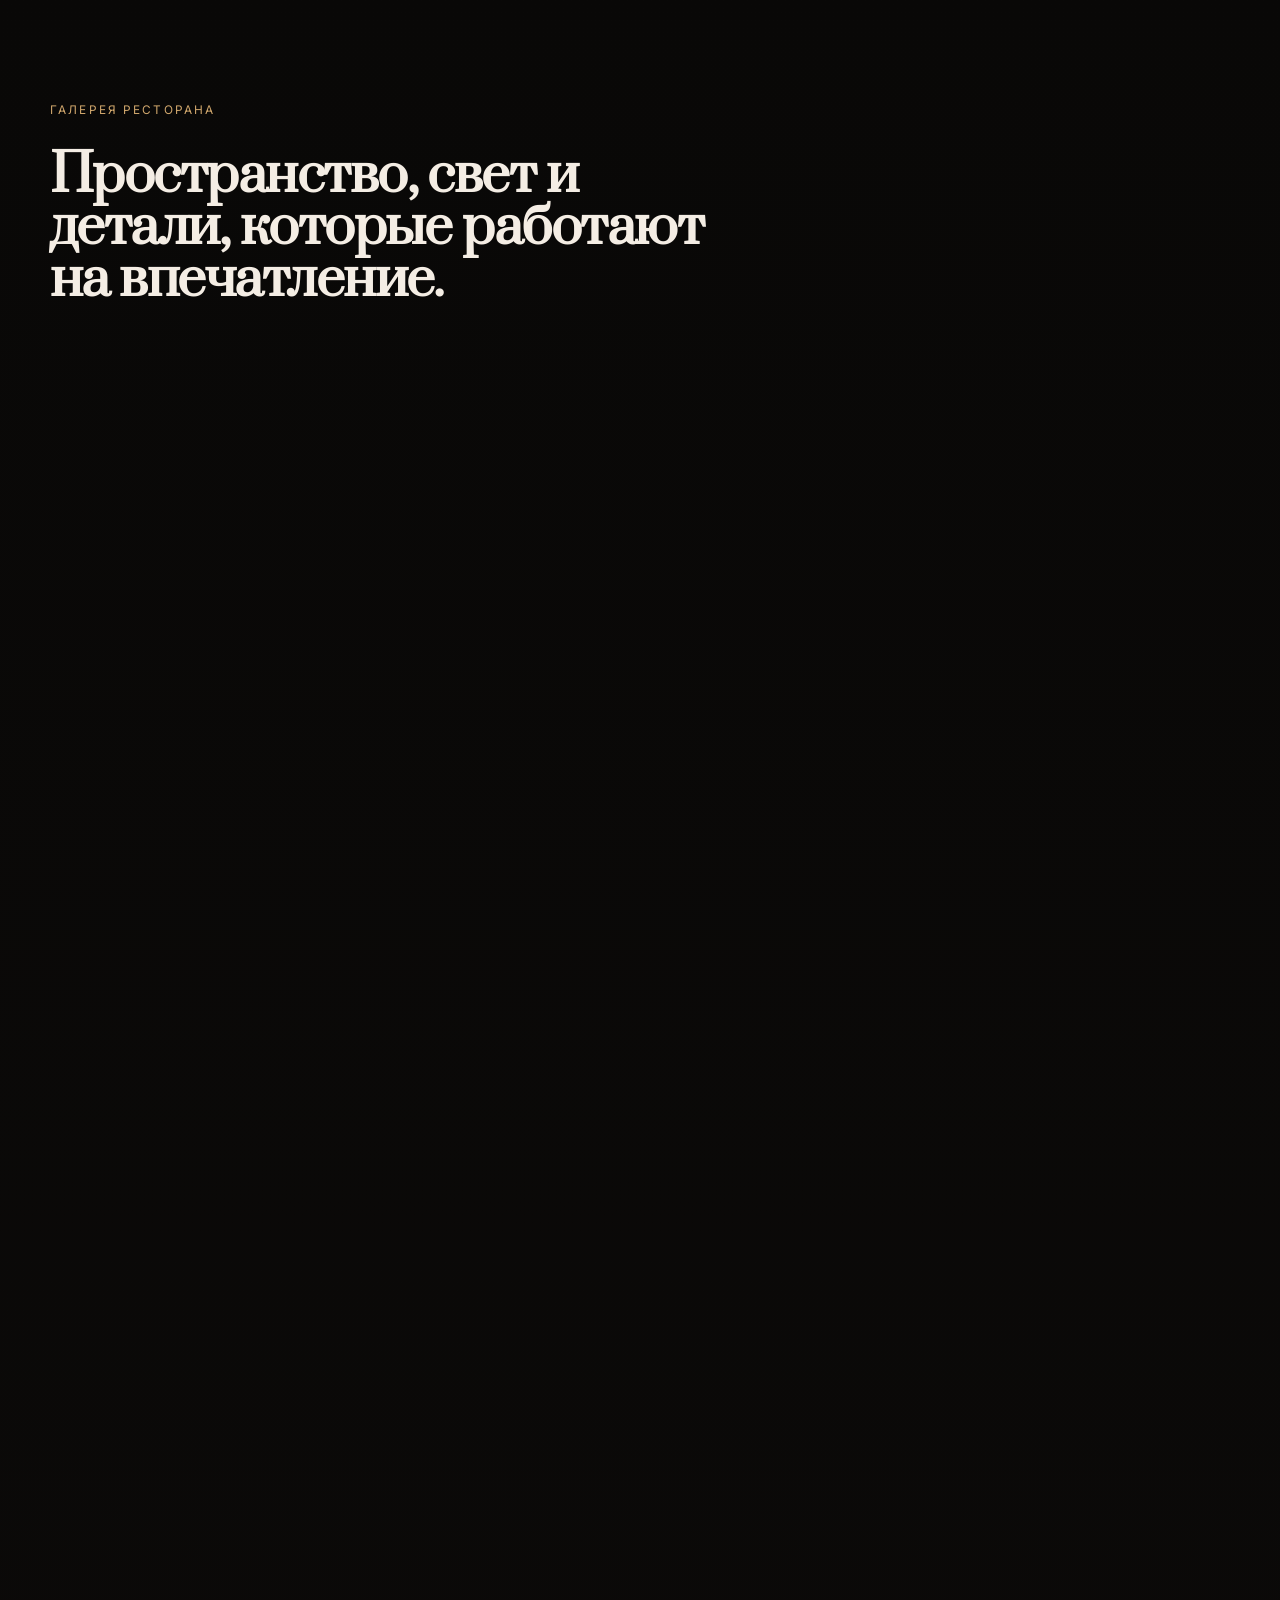
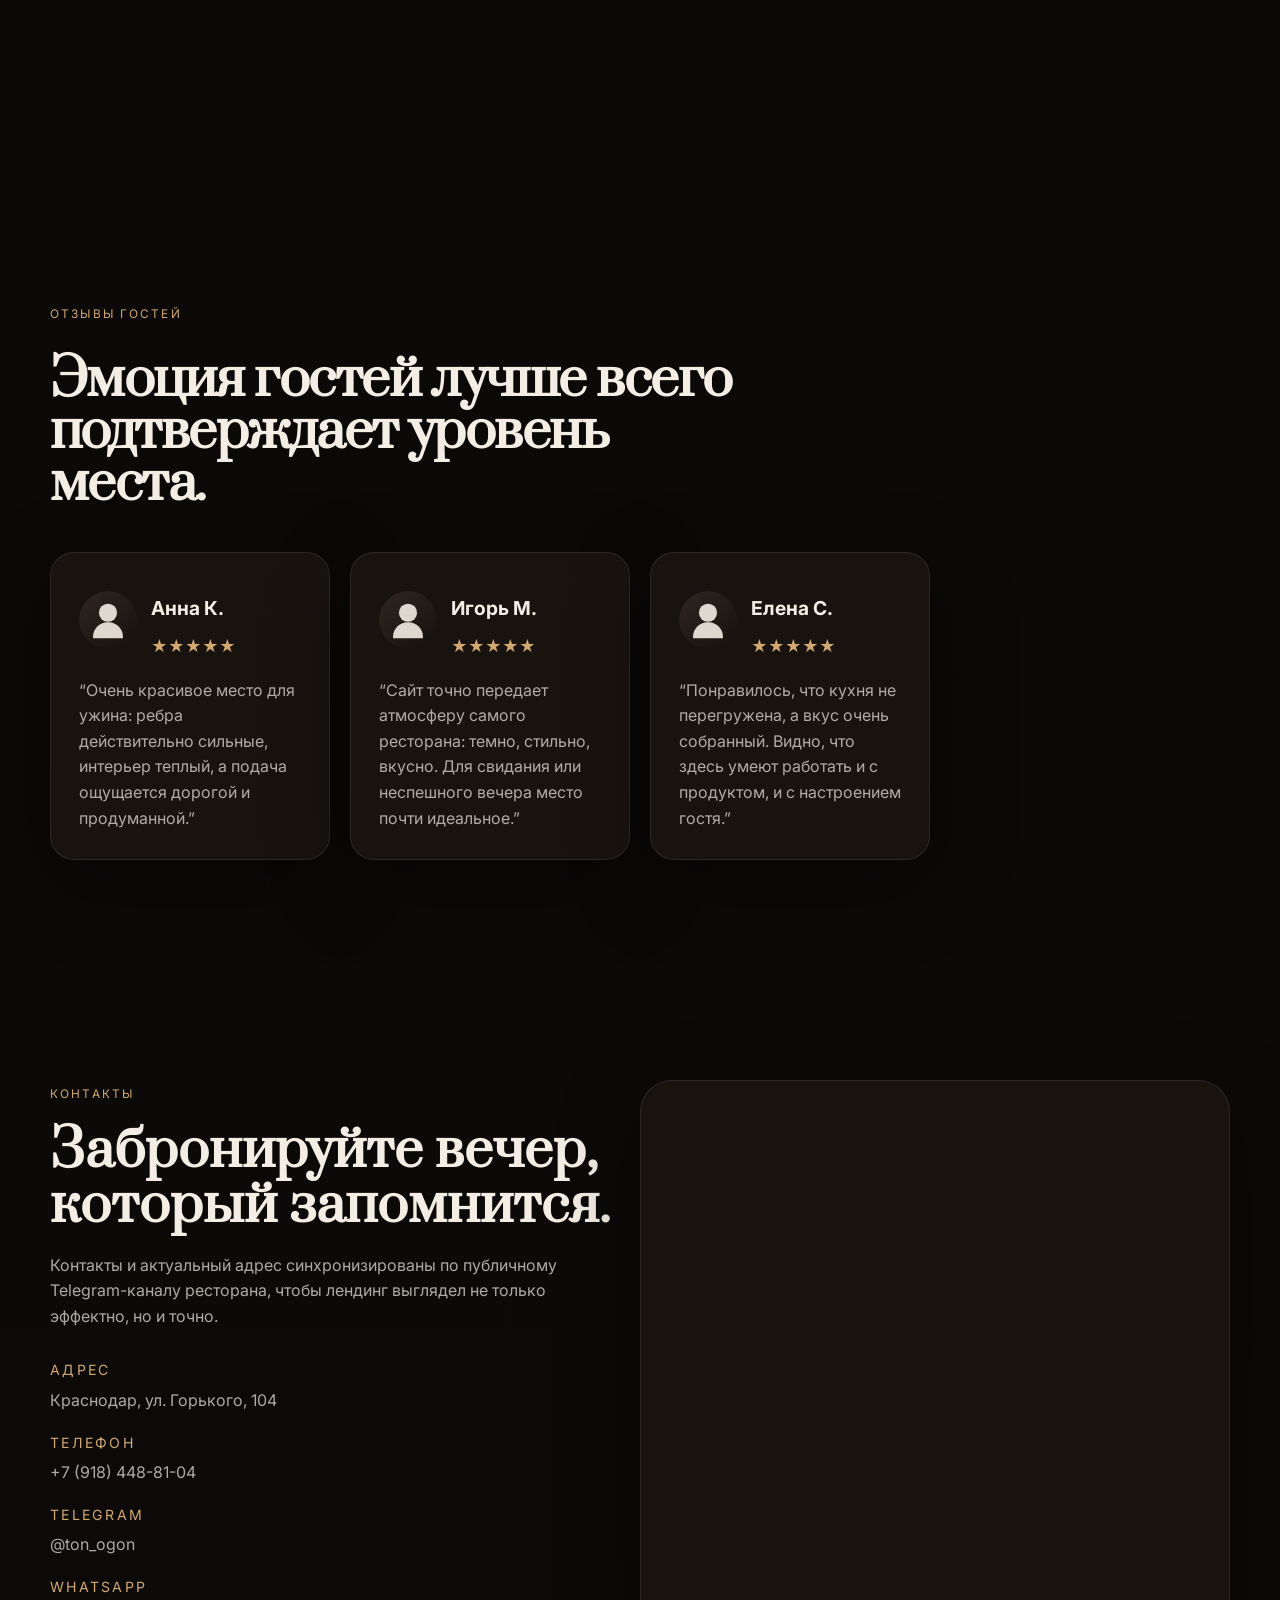
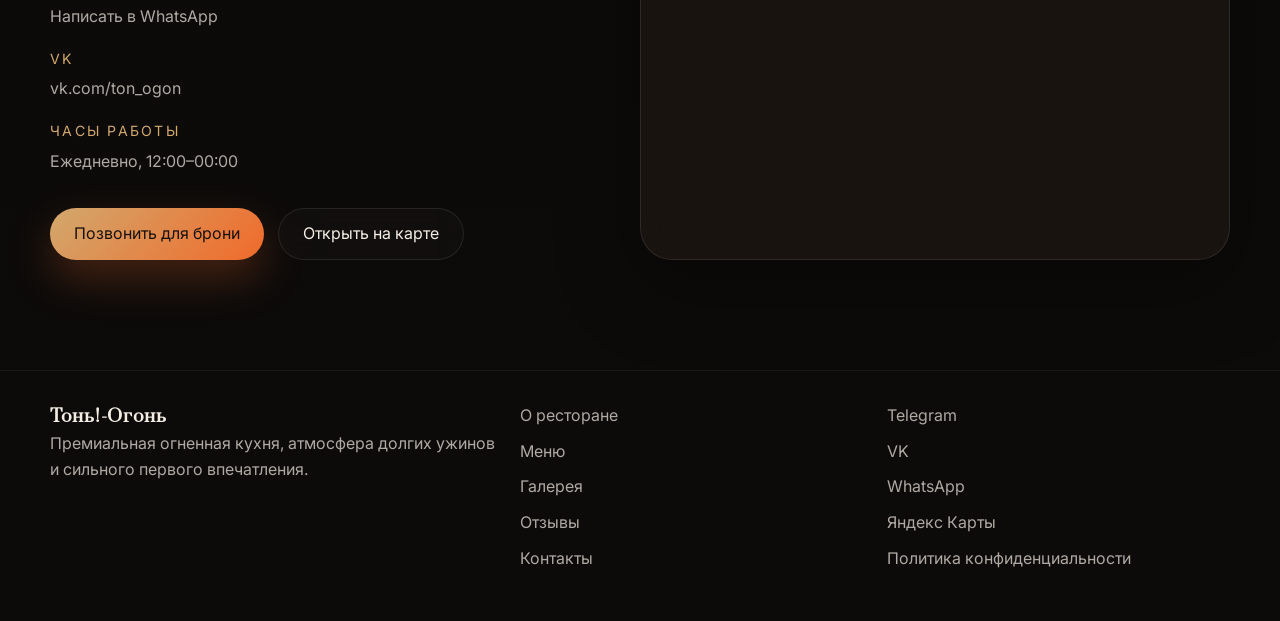
==== commit 8d246df4: "Replace blurry photos with Yandex originals" ====
--- a/index.html
+++ b/index.html
@@ -145,43 +145,43 @@
         </div>
         <div class="menu-grid">
           <article class="menu-card reveal">
-            <img src="assets/images/telegram/ribs-event-3.jpg" alt="Фирменные свиные ребра на деревянной подаче" loading="lazy" decoding="async">
+            <img src="assets/images/yandex-hires/07.jpg" alt="Фирменные ребра на деревянной подаче" loading="lazy" decoding="async">
             <div class="menu-card-content">
               <div class="menu-card-top">
-                <h3>Фирменные ребра BBQ</h3>
-                <span>1 290 ₽</span>
-              </div>
-              <p>Медленное томление, глазурь с дымным акцентом и подача, которая сразу задает настроение вечеру.</p>
+                <h3>Ребра из молодого поросенка</h3>
+                <span>690 ₽</span>
+              </div>
+              <p>Сочная подача с огня, выразительная глазурь и тот самый вкус, ради которого сюда идут в первую очередь.</p>
             </div>
           </article>
           <article class="menu-card reveal">
-            <img src="assets/images/telegram/ribs-event-2.jpg" alt="Ребра на открытом гриле в зале ресторана" loading="lazy" decoding="async">
+            <img src="assets/images/yandex-hires/03.jpg" alt="Шеф-бургер с мясом на ребре" loading="lazy" decoding="async">
             <div class="menu-card-content">
               <div class="menu-card-top">
-                <h3>Гриль-сет на компанию</h3>
-                <span>2 890 ₽</span>
-              </div>
-              <p>Выбор мяса, овощей и соусов для долгого стола, разговоров и общей гастрономической сцены.</p>
+                <h3>Шеф-бургер с мясом на ребре</h3>
+                <span>690 ₽</span>
+              </div>
+              <p>Высокая мясная сборка с авторской подачей, которая сразу работает и как вкус, и как вау-момент.</p>
             </div>
           </article>
           <article class="menu-card reveal">
-            <img src="assets/images/telegram/ribs-event-1.jpg" alt="Крупный план ребер с луком" loading="lazy" decoding="async">
+            <img src="assets/images/yandex-hires/02.jpg" alt="Суп дня в черной подаче" loading="lazy" decoding="async">
             <div class="menu-card-content">
               <div class="menu-card-top">
-                <h3>Томленый суп с мясом</h3>
-                <span>690 ₽</span>
-              </div>
-              <p>Насыщенный бульон, мягкое мясо и глубокий вкус, который особенно ярко раскрывается в вечерней подаче.</p>
+                <h3>Суп дня</h3>
+                <span>390 ₽</span>
+              </div>
+              <p>Насыщенный бульон, аккуратная современная подача и комфортный вкус, который отлично открывает ужин.</p>
             </div>
           </article>
           <article class="menu-card reveal">
-            <img src="assets/images/dessert.jpg" alt="Десерт ресторана с кремом и ягодами" loading="lazy" decoding="async">
+            <img src="assets/images/yandex-hires/13.jpg" alt="Картофельная закуска с соусами и беконом" loading="lazy" decoding="async">
             <div class="menu-card-content">
               <div class="menu-card-top">
-                <h3>Десерт с огненным акцентом</h3>
-                <span>540 ₽</span>
-              </div>
-              <p>Финальная нота ужина: кремовая текстура, ягоды и эффектная подача с теплым карамельным штрихом.</p>
+                <h3>Картофель с беконом и соусами</h3>
+                <span>340 ₽</span>
+              </div>
+              <p>Густая comfort-food подача для компании: хрустящая текстура, яркий вкус и неформальная гастрономия вечера.</p>
             </div>
           </article>
         </div>
@@ -196,19 +196,19 @@
         </div>
         <div class="gallery-grid">
           <figure class="gallery-card gallery-card-large reveal">
-            <img src="assets/images/interior-1.jpg" alt="Уютная зона посадки у окна" loading="lazy" decoding="async">
+            <img src="assets/images/yandex-hires/11.jpg" alt="Основной зал ресторана с теплой подсветкой" loading="lazy" decoding="async">
           </figure>
           <figure class="gallery-card reveal">
-            <img src="assets/images/telegram/ribs-event-2.jpg" alt="Открытый гриль с ребрами в интерьере ресторана" loading="lazy" decoding="async">
+            <img src="assets/images/yandex-hires/06.jpg" alt="Интерьер ресторана с открытой кухней и огненными экранами" loading="lazy" decoding="async">
           </figure>
           <figure class="gallery-card reveal">
-            <img src="assets/images/telegram/ribs-event-1.jpg" alt="Аппетитная подача ребер крупным планом" loading="lazy" decoding="async">
+            <img src="assets/images/yandex-hires/09.jpg" alt="Вечерний зал ресторана с большими окнами" loading="lazy" decoding="async">
           </figure>
           <figure class="gallery-card reveal">
-            <img src="assets/images/exterior.jpg" alt="Входная группа ресторана Тонь!-Огонь" loading="lazy" decoding="async">
+            <img src="assets/images/yandex-hires/01.jpg" alt="Вывеска и входная группа ресторана Тонь!-Огонь" loading="lazy" decoding="async">
           </figure>
           <figure class="gallery-card gallery-card-wide reveal">
-            <img src="assets/images/telegram/ribs-event-3.jpg" alt="Фирменная подача ребер ресторана" loading="lazy" decoding="async">
+            <img src="assets/images/yandex-hires/04.jpg" alt="Современный интерьер ресторана с мягким светом" loading="lazy" decoding="async">
           </figure>
         </div>
       </div>
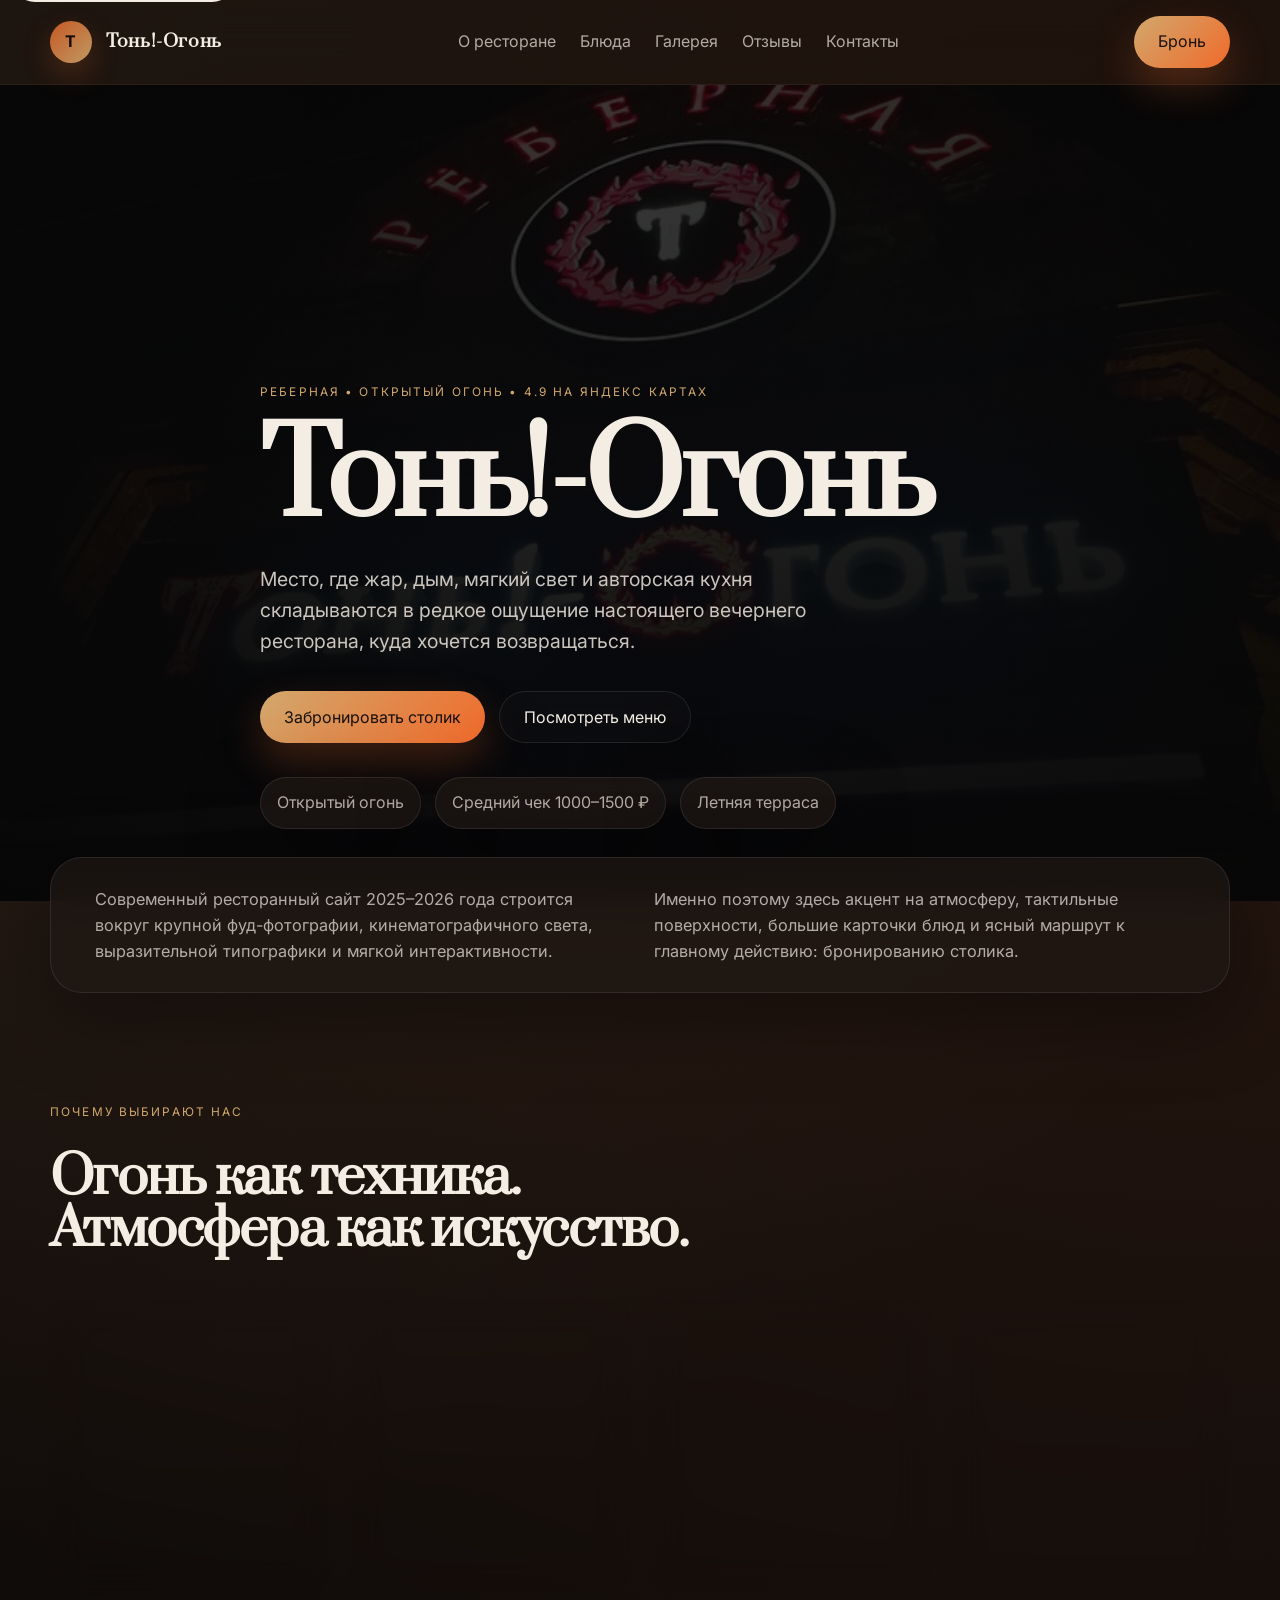
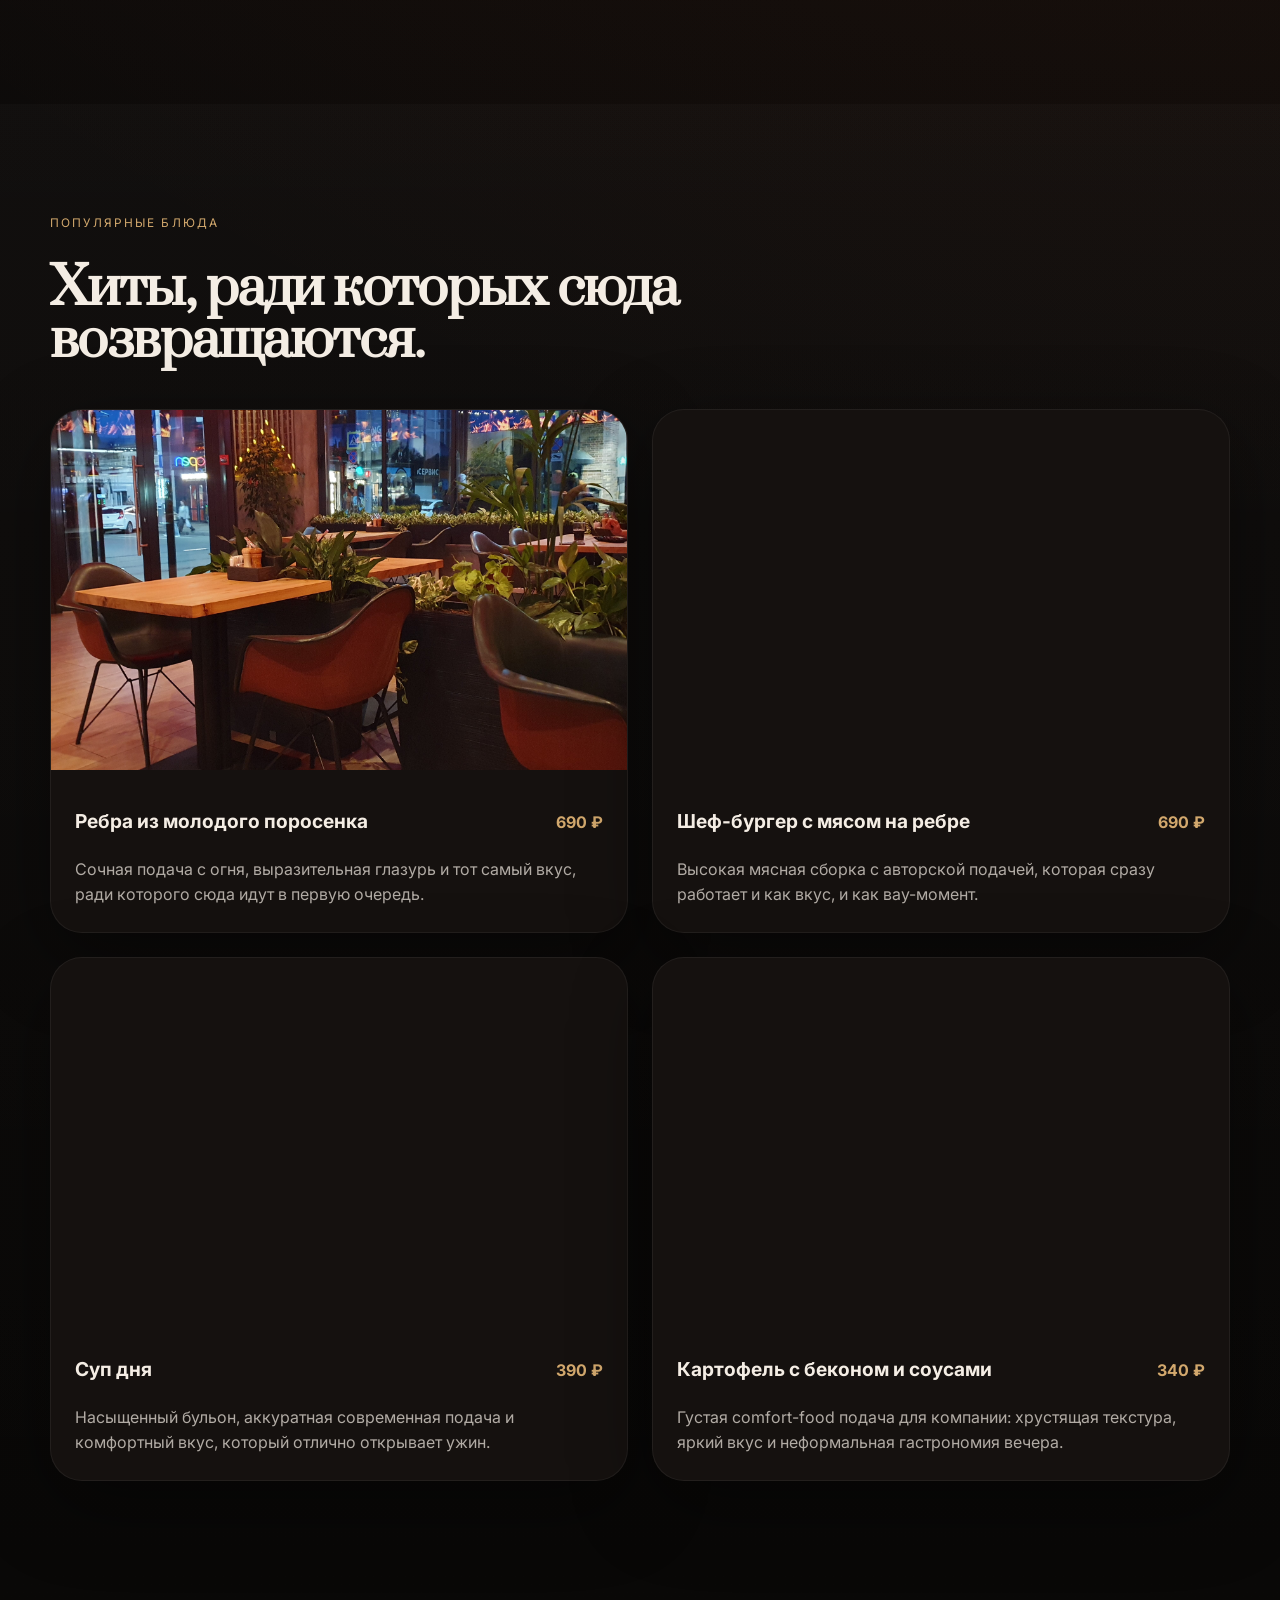
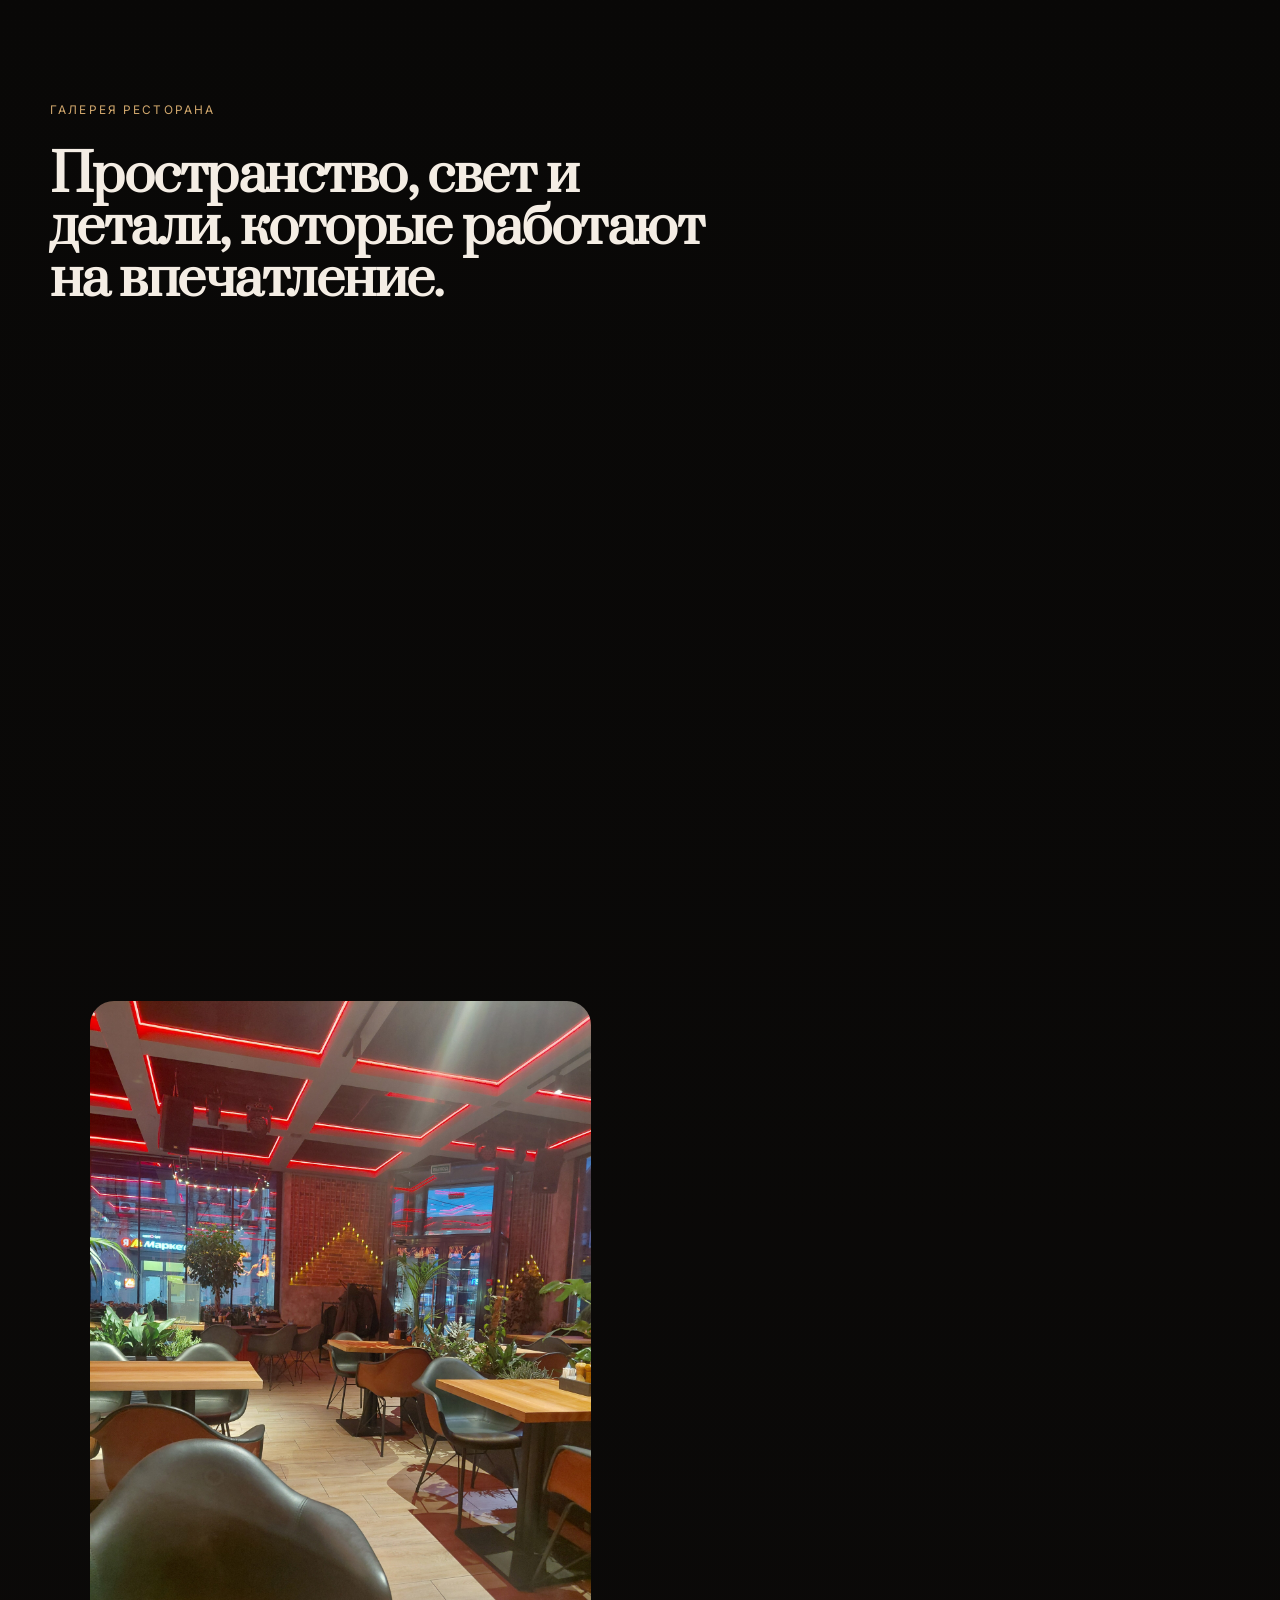
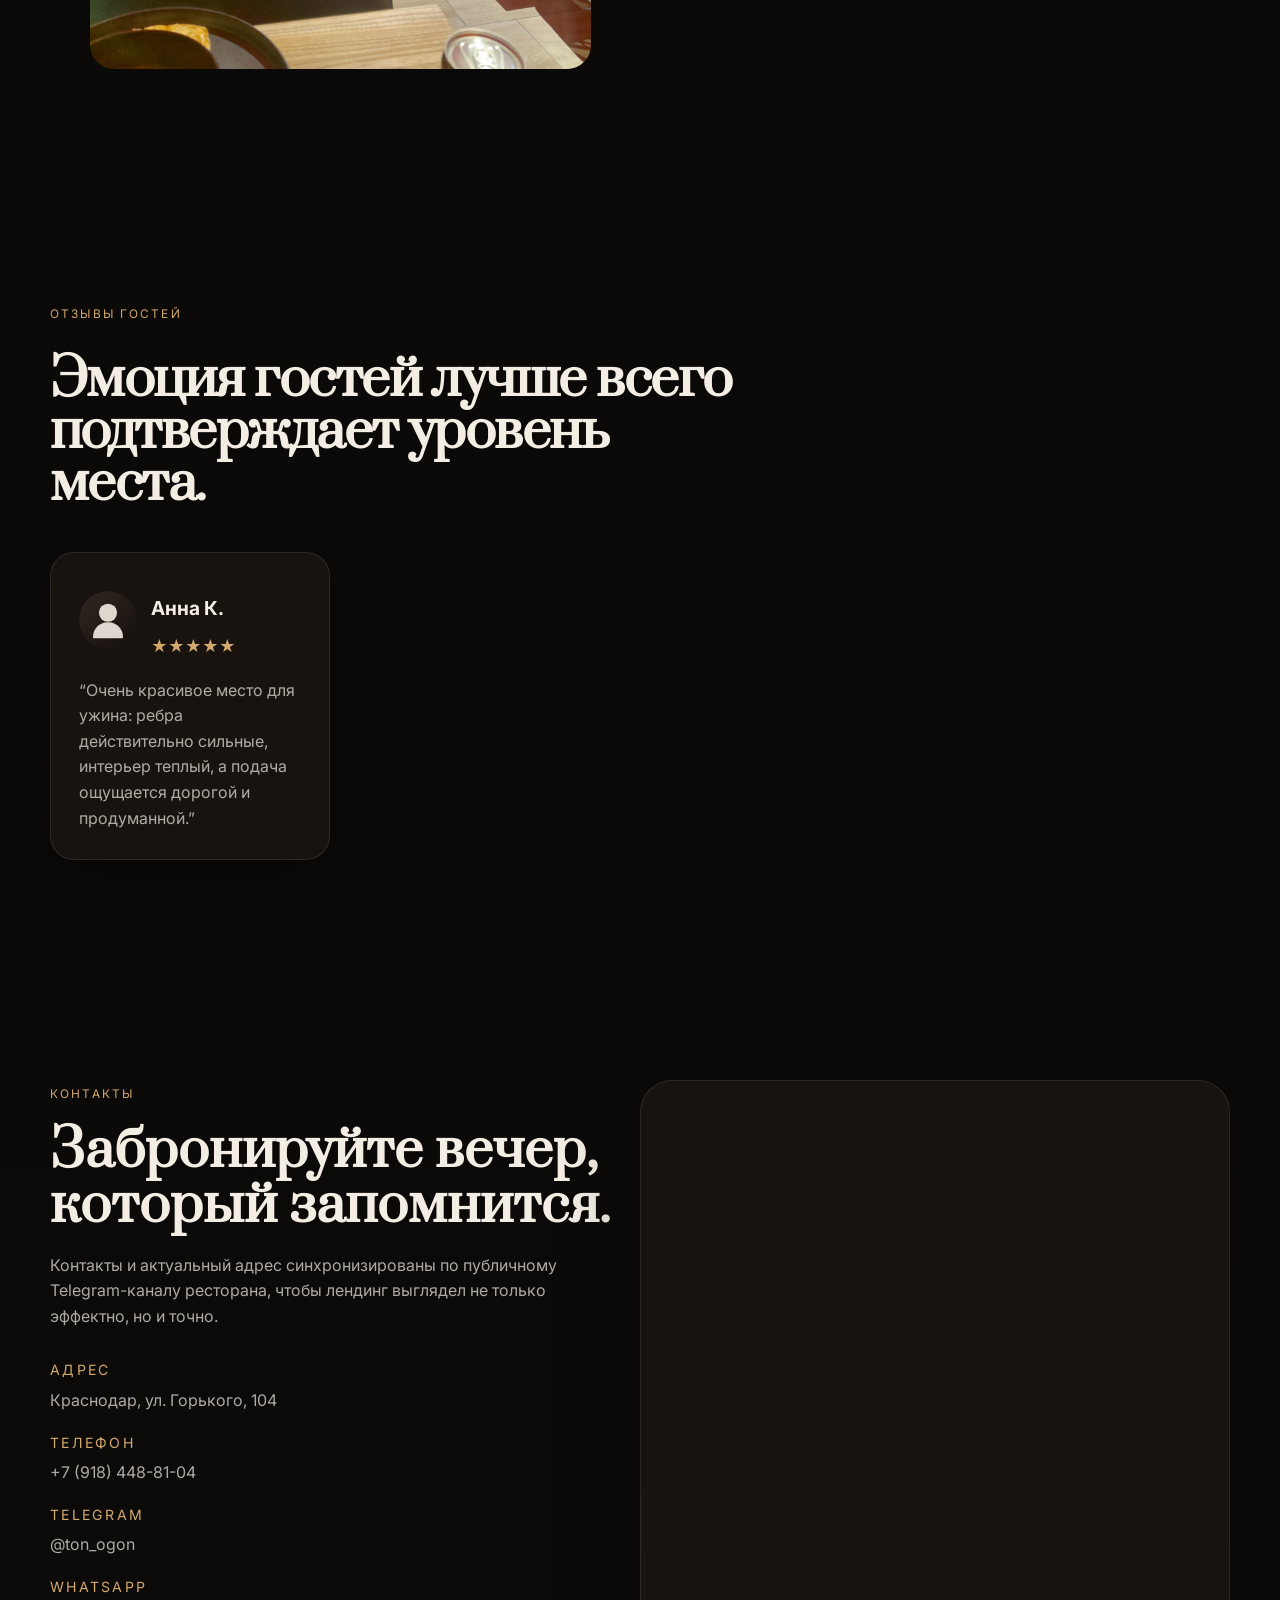
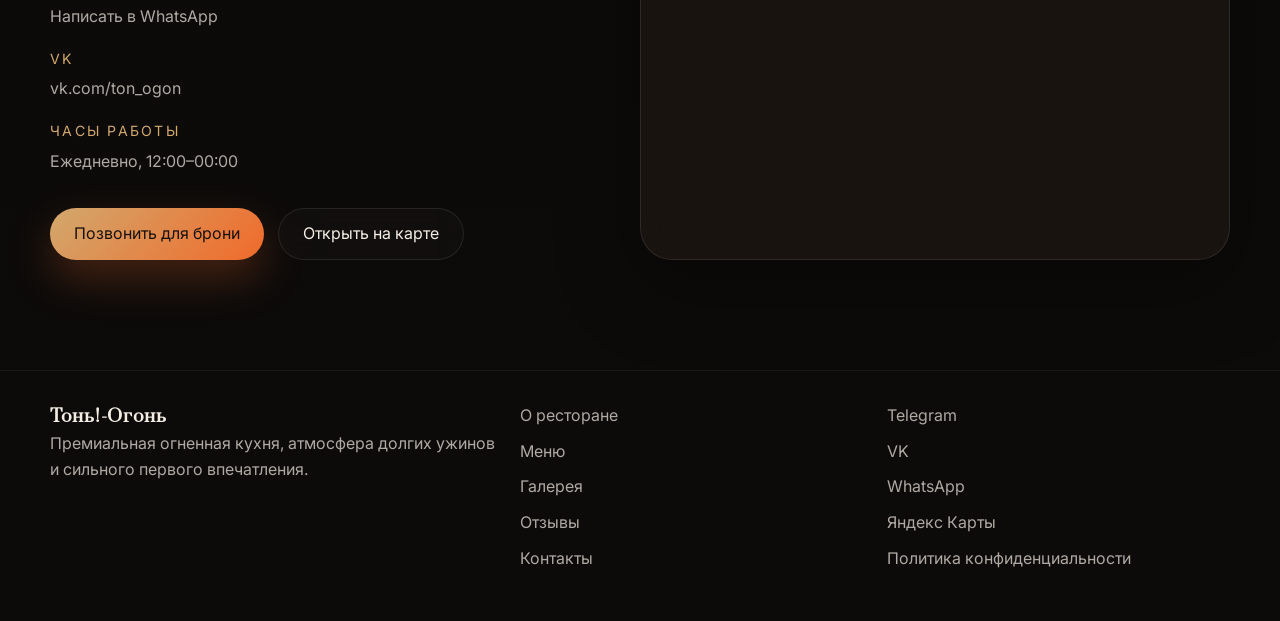
==== commit 0a97a6cc: "Bust image cache for updated menu photos" ====
--- a/index.html
+++ b/index.html
@@ -77,7 +77,7 @@
   <main id="main">
     <section class="hero" id="hero">
       <div class="hero-media" aria-hidden="true">
-        <img src="assets/images/exterior.jpg" alt="">
+        <img src="assets/images/exterior.jpg?v=2" alt="">
       </div>
       <div class="hero-overlay"></div>
       <div class="container hero-content">
@@ -145,7 +145,7 @@
         </div>
         <div class="menu-grid">
           <article class="menu-card reveal">
-            <img src="assets/images/yandex-hires/07.jpg" alt="Фирменные ребра на деревянной подаче" loading="lazy" decoding="async">
+            <img src="assets/images/yandex-hires/07.jpg?v=2" alt="Фирменные ребра на деревянной подаче" loading="lazy" decoding="async">
             <div class="menu-card-content">
               <div class="menu-card-top">
                 <h3>Ребра из молодого поросенка</h3>
@@ -155,7 +155,7 @@
             </div>
           </article>
           <article class="menu-card reveal">
-            <img src="assets/images/yandex-hires/03.jpg" alt="Шеф-бургер с мясом на ребре" loading="lazy" decoding="async">
+            <img src="assets/images/yandex-hires/03.jpg?v=2" alt="Шеф-бургер с мясом на ребре" loading="lazy" decoding="async">
             <div class="menu-card-content">
               <div class="menu-card-top">
                 <h3>Шеф-бургер с мясом на ребре</h3>
@@ -165,7 +165,7 @@
             </div>
           </article>
           <article class="menu-card reveal">
-            <img src="assets/images/yandex-hires/02.jpg" alt="Суп дня в черной подаче" loading="lazy" decoding="async">
+            <img src="assets/images/yandex-hires/02.jpg?v=2" alt="Суп дня в черной подаче" loading="lazy" decoding="async">
             <div class="menu-card-content">
               <div class="menu-card-top">
                 <h3>Суп дня</h3>
@@ -175,7 +175,7 @@
             </div>
           </article>
           <article class="menu-card reveal">
-            <img src="assets/images/yandex-hires/13.jpg" alt="Картофельная закуска с соусами и беконом" loading="lazy" decoding="async">
+            <img src="assets/images/yandex-hires/13.jpg?v=2" alt="Картофельная закуска с соусами и беконом" loading="lazy" decoding="async">
             <div class="menu-card-content">
               <div class="menu-card-top">
                 <h3>Картофель с беконом и соусами</h3>
@@ -196,19 +196,19 @@
         </div>
         <div class="gallery-grid">
           <figure class="gallery-card gallery-card-large reveal">
-            <img src="assets/images/yandex-hires/11.jpg" alt="Основной зал ресторана с теплой подсветкой" loading="lazy" decoding="async">
+            <img src="assets/images/yandex-hires/11.jpg?v=2" alt="Основной зал ресторана с теплой подсветкой" loading="lazy" decoding="async">
           </figure>
           <figure class="gallery-card reveal">
-            <img src="assets/images/yandex-hires/06.jpg" alt="Интерьер ресторана с открытой кухней и огненными экранами" loading="lazy" decoding="async">
+            <img src="assets/images/yandex-hires/06.jpg?v=2" alt="Интерьер ресторана с открытой кухней и огненными экранами" loading="lazy" decoding="async">
           </figure>
           <figure class="gallery-card reveal">
-            <img src="assets/images/yandex-hires/09.jpg" alt="Вечерний зал ресторана с большими окнами" loading="lazy" decoding="async">
+            <img src="assets/images/yandex-hires/09.jpg?v=2" alt="Вечерний зал ресторана с большими окнами" loading="lazy" decoding="async">
           </figure>
           <figure class="gallery-card reveal">
-            <img src="assets/images/yandex-hires/01.jpg" alt="Вывеска и входная группа ресторана Тонь!-Огонь" loading="lazy" decoding="async">
+            <img src="assets/images/yandex-hires/01.jpg?v=2" alt="Вывеска и входная группа ресторана Тонь!-Огонь" loading="lazy" decoding="async">
           </figure>
           <figure class="gallery-card gallery-card-wide reveal">
-            <img src="assets/images/yandex-hires/04.jpg" alt="Современный интерьер ресторана с мягким светом" loading="lazy" decoding="async">
+            <img src="assets/images/yandex-hires/04.jpg?v=2" alt="Современный интерьер ресторана с мягким светом" loading="lazy" decoding="async">
           </figure>
         </div>
       </div>
@@ -223,7 +223,7 @@
         <div class="reviews-grid">
           <article class="review-card reveal">
             <div class="review-head">
-              <img src="assets/icons/avatar-user.svg" alt="" loading="lazy" decoding="async">
+              <img src="assets/icons/avatar-user.svg?v=2" alt="" loading="lazy" decoding="async">
               <div>
                 <h3>Анна К.</h3>
                 <p>★★★★★</p>
@@ -233,7 +233,7 @@
           </article>
           <article class="review-card reveal">
             <div class="review-head">
-              <img src="assets/icons/avatar-user.svg" alt="" loading="lazy" decoding="async">
+              <img src="assets/icons/avatar-user.svg?v=2" alt="" loading="lazy" decoding="async">
               <div>
                 <h3>Игорь М.</h3>
                 <p>★★★★★</p>
@@ -243,7 +243,7 @@
           </article>
           <article class="review-card reveal">
             <div class="review-head">
-              <img src="assets/icons/avatar-user.svg" alt="" loading="lazy" decoding="async">
+              <img src="assets/icons/avatar-user.svg?v=2" alt="" loading="lazy" decoding="async">
               <div>
                 <h3>Елена С.</h3>
                 <p>★★★★★</p>
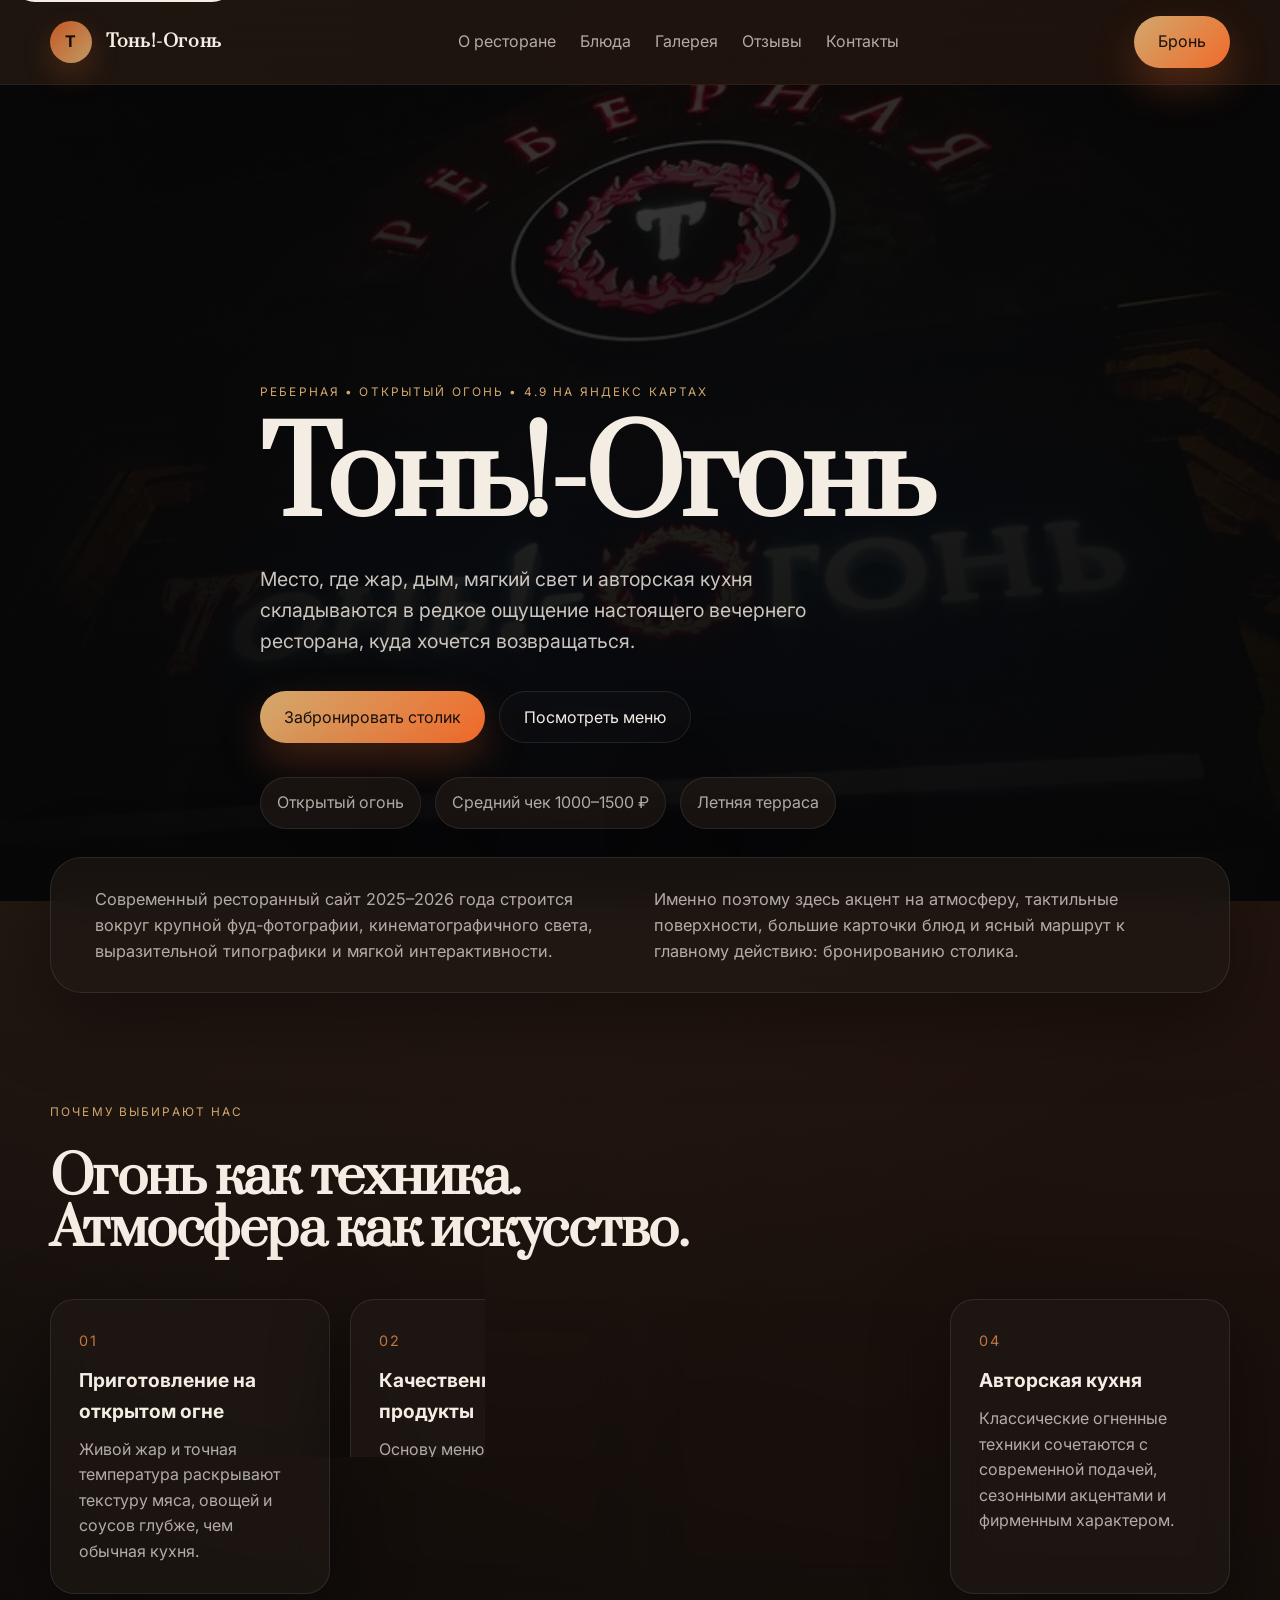
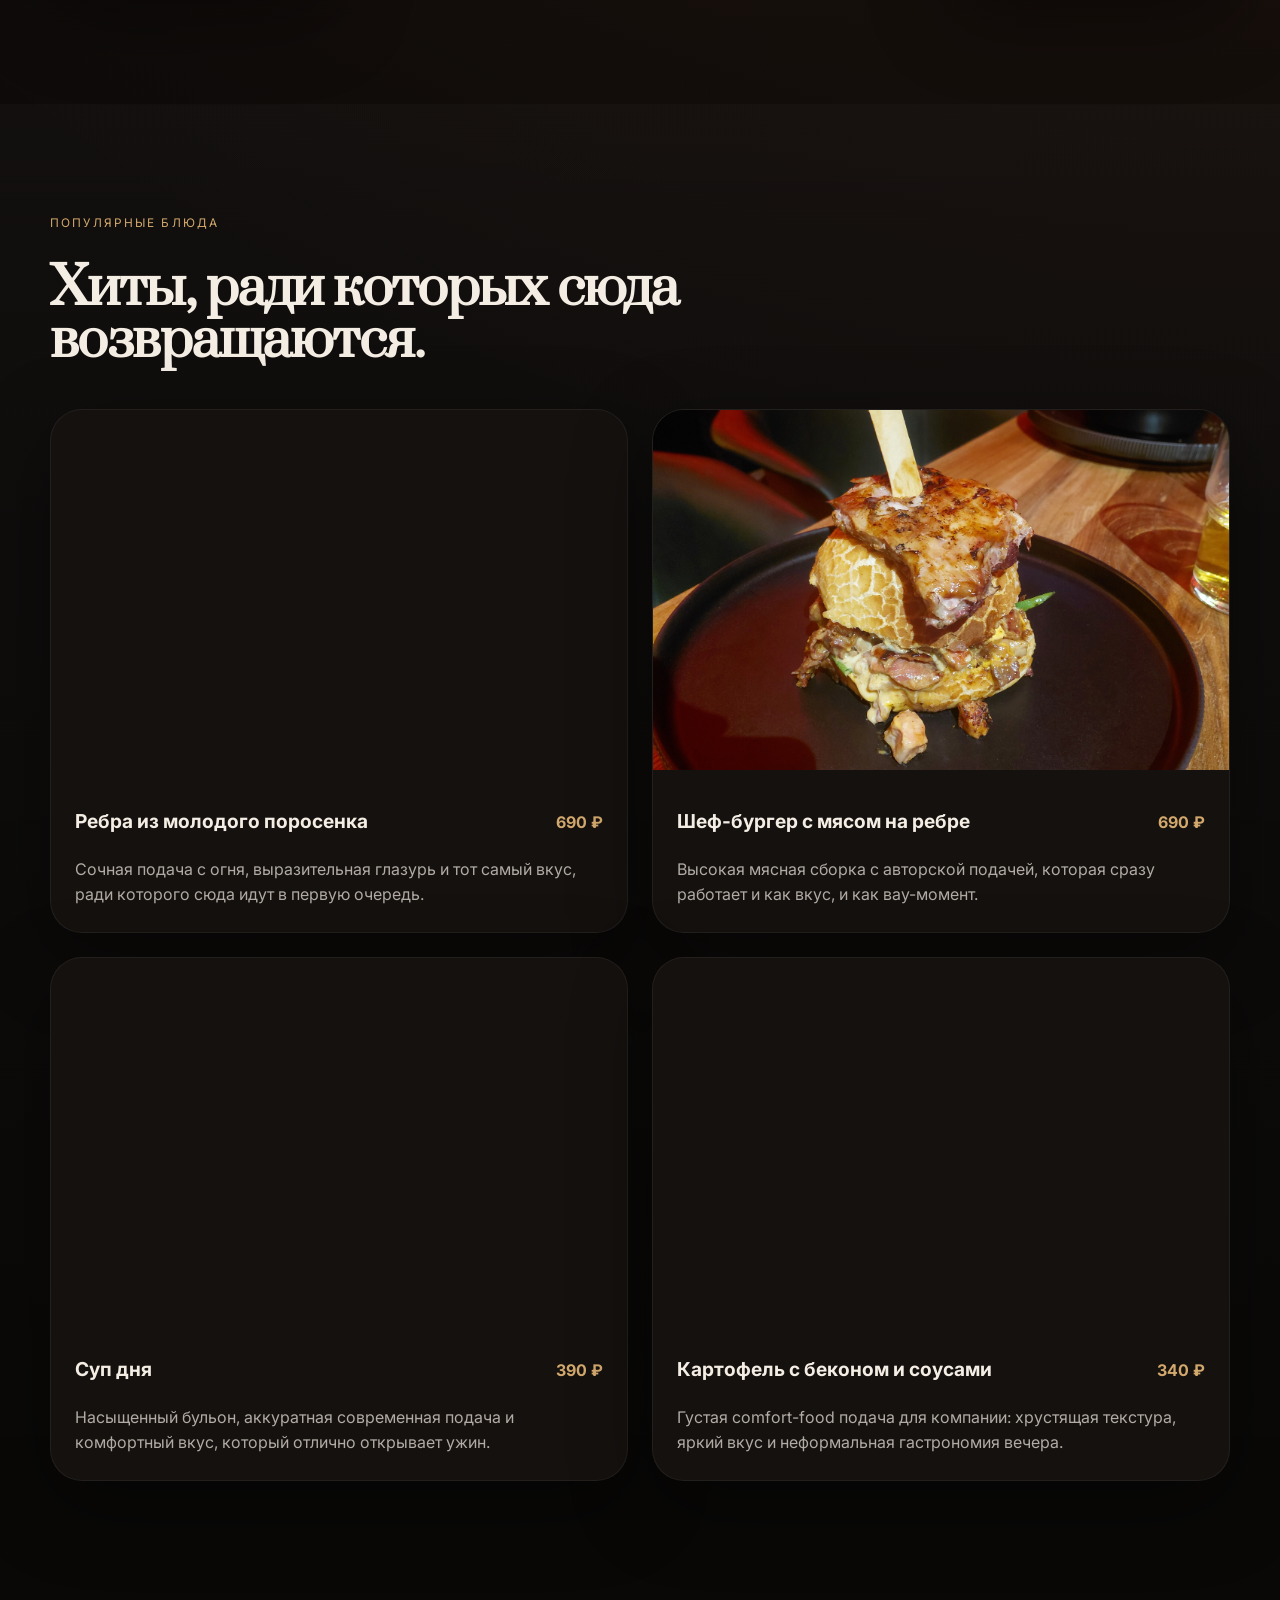
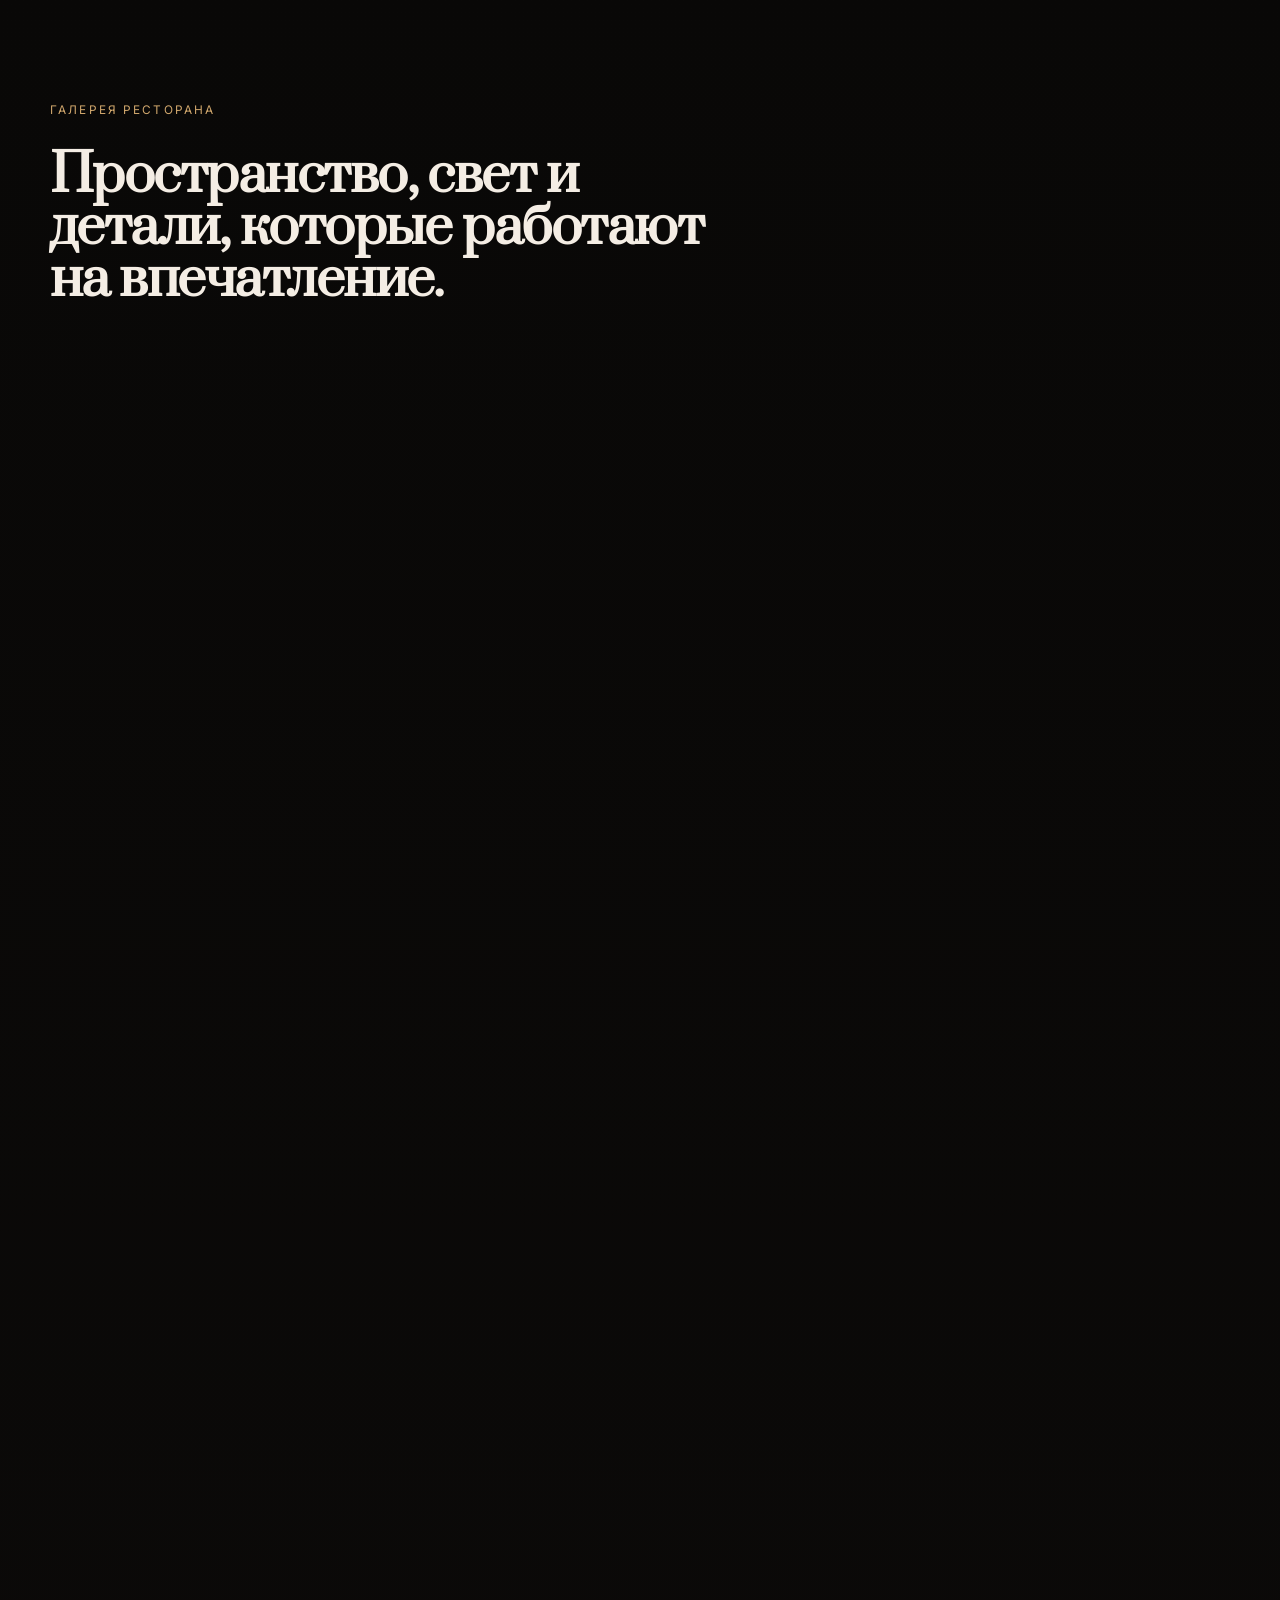
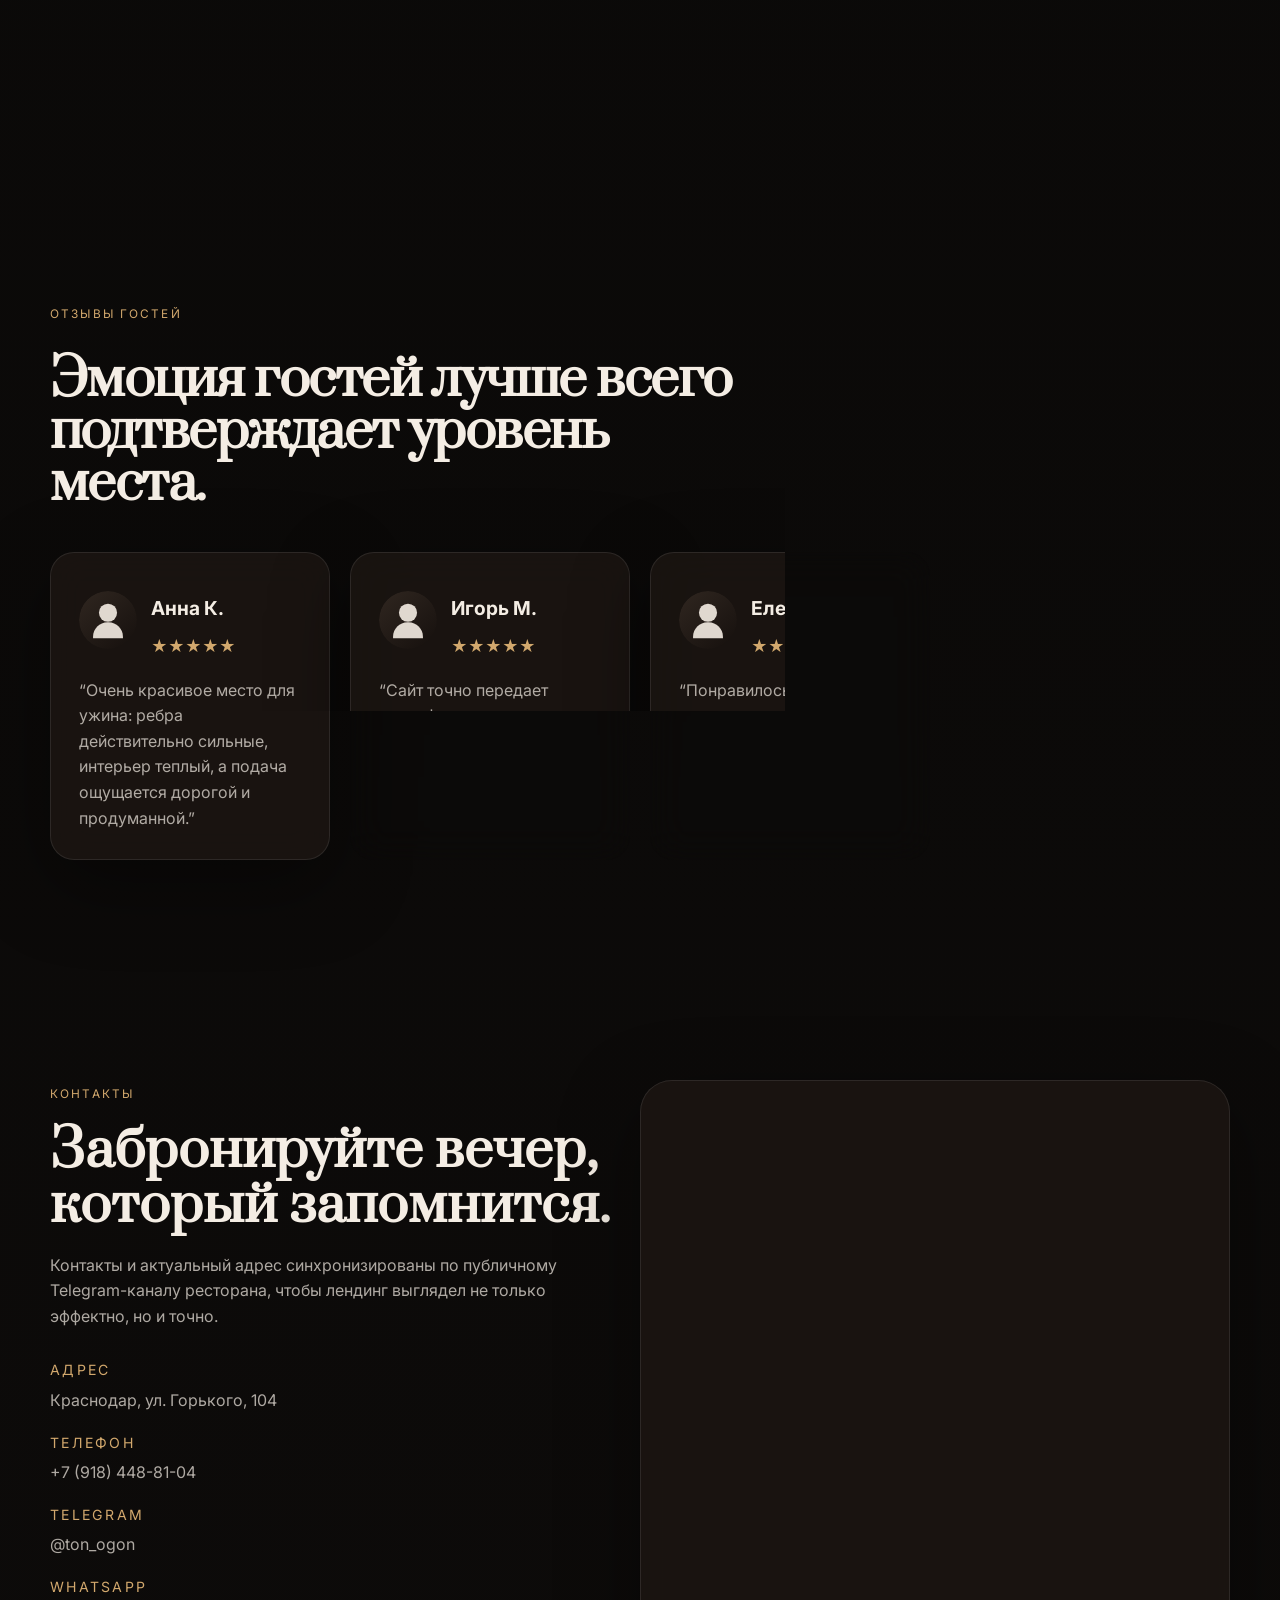
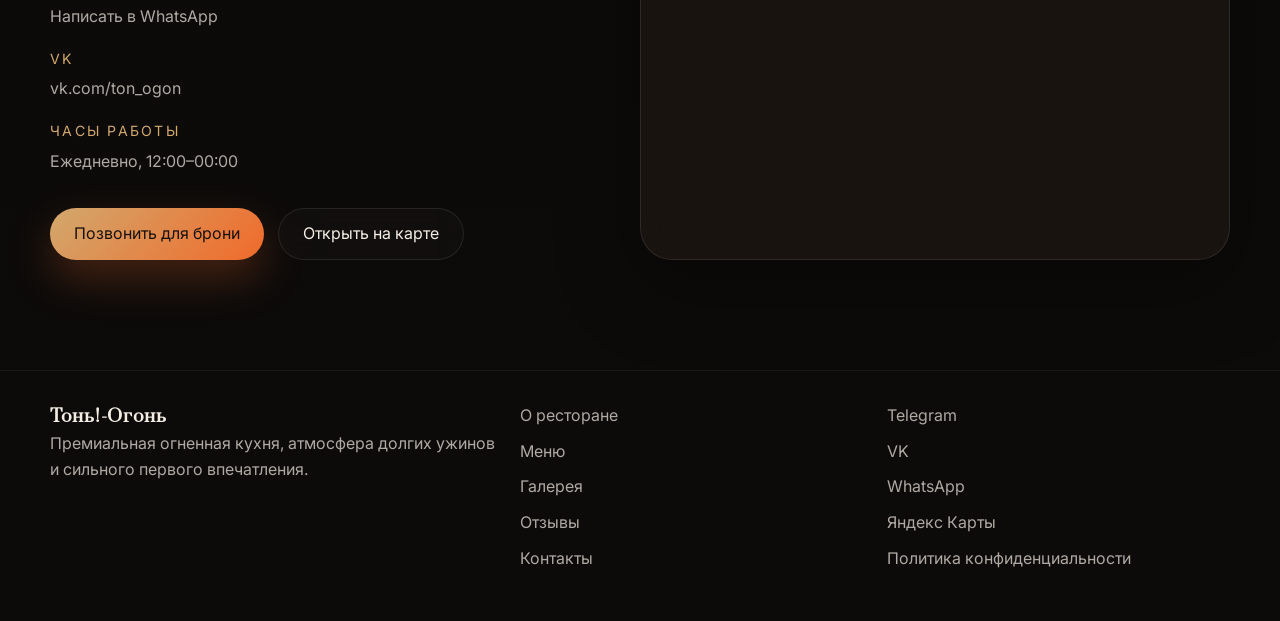
==== commit 902b7b36: "Rename image assets to bypass stale cache" ====
--- a/index.html
+++ b/index.html
@@ -145,7 +145,7 @@
         </div>
         <div class="menu-grid">
           <article class="menu-card reveal">
-            <img src="assets/images/yandex-hires/07.jpg?v=2" alt="Фирменные ребра на деревянной подаче" loading="lazy" decoding="async">
+            <img src="assets/images/final/menu-ribs-20260628.jpg" alt="Фирменные ребра на деревянной подаче" loading="lazy" decoding="async">
             <div class="menu-card-content">
               <div class="menu-card-top">
                 <h3>Ребра из молодого поросенка</h3>
@@ -155,7 +155,7 @@
             </div>
           </article>
           <article class="menu-card reveal">
-            <img src="assets/images/yandex-hires/03.jpg?v=2" alt="Шеф-бургер с мясом на ребре" loading="lazy" decoding="async">
+            <img src="assets/images/final/menu-burger-20260628.jpg" alt="Шеф-бургер с мясом на ребре" loading="lazy" decoding="async">
             <div class="menu-card-content">
               <div class="menu-card-top">
                 <h3>Шеф-бургер с мясом на ребре</h3>
@@ -165,7 +165,7 @@
             </div>
           </article>
           <article class="menu-card reveal">
-            <img src="assets/images/yandex-hires/02.jpg?v=2" alt="Суп дня в черной подаче" loading="lazy" decoding="async">
+            <img src="assets/images/final/menu-soup-20260628.jpg" alt="Суп дня в черной подаче" loading="lazy" decoding="async">
             <div class="menu-card-content">
               <div class="menu-card-top">
                 <h3>Суп дня</h3>
@@ -175,7 +175,7 @@
             </div>
           </article>
           <article class="menu-card reveal">
-            <img src="assets/images/yandex-hires/13.jpg?v=2" alt="Картофельная закуска с соусами и беконом" loading="lazy" decoding="async">
+            <img src="assets/images/final/menu-snack-20260628.jpg" alt="Картофельная закуска с соусами и беконом" loading="lazy" decoding="async">
             <div class="menu-card-content">
               <div class="menu-card-top">
                 <h3>Картофель с беконом и соусами</h3>
@@ -196,19 +196,19 @@
         </div>
         <div class="gallery-grid">
           <figure class="gallery-card gallery-card-large reveal">
-            <img src="assets/images/yandex-hires/11.jpg?v=2" alt="Основной зал ресторана с теплой подсветкой" loading="lazy" decoding="async">
+            <img src="assets/images/final/gallery-main-20260628.jpg" alt="Основной зал ресторана с теплой подсветкой" loading="lazy" decoding="async">
           </figure>
           <figure class="gallery-card reveal">
-            <img src="assets/images/yandex-hires/06.jpg?v=2" alt="Интерьер ресторана с открытой кухней и огненными экранами" loading="lazy" decoding="async">
+            <img src="assets/images/final/gallery-fire-20260628.jpg" alt="Интерьер ресторана с открытой кухней и огненными экранами" loading="lazy" decoding="async">
           </figure>
           <figure class="gallery-card reveal">
-            <img src="assets/images/yandex-hires/09.jpg?v=2" alt="Вечерний зал ресторана с большими окнами" loading="lazy" decoding="async">
+            <img src="assets/images/final/gallery-window-20260628.jpg" alt="Вечерний зал ресторана с большими окнами" loading="lazy" decoding="async">
           </figure>
           <figure class="gallery-card reveal">
-            <img src="assets/images/yandex-hires/01.jpg?v=2" alt="Вывеска и входная группа ресторана Тонь!-Огонь" loading="lazy" decoding="async">
+            <img src="assets/images/final/gallery-sign-20260628.jpg" alt="Вывеска и входная группа ресторана Тонь!-Огонь" loading="lazy" decoding="async">
           </figure>
           <figure class="gallery-card gallery-card-wide reveal">
-            <img src="assets/images/yandex-hires/04.jpg?v=2" alt="Современный интерьер ресторана с мягким светом" loading="lazy" decoding="async">
+            <img src="assets/images/final/gallery-hall-20260628.jpg" alt="Современный интерьер ресторана с мягким светом" loading="lazy" decoding="async">
           </figure>
         </div>
       </div>
